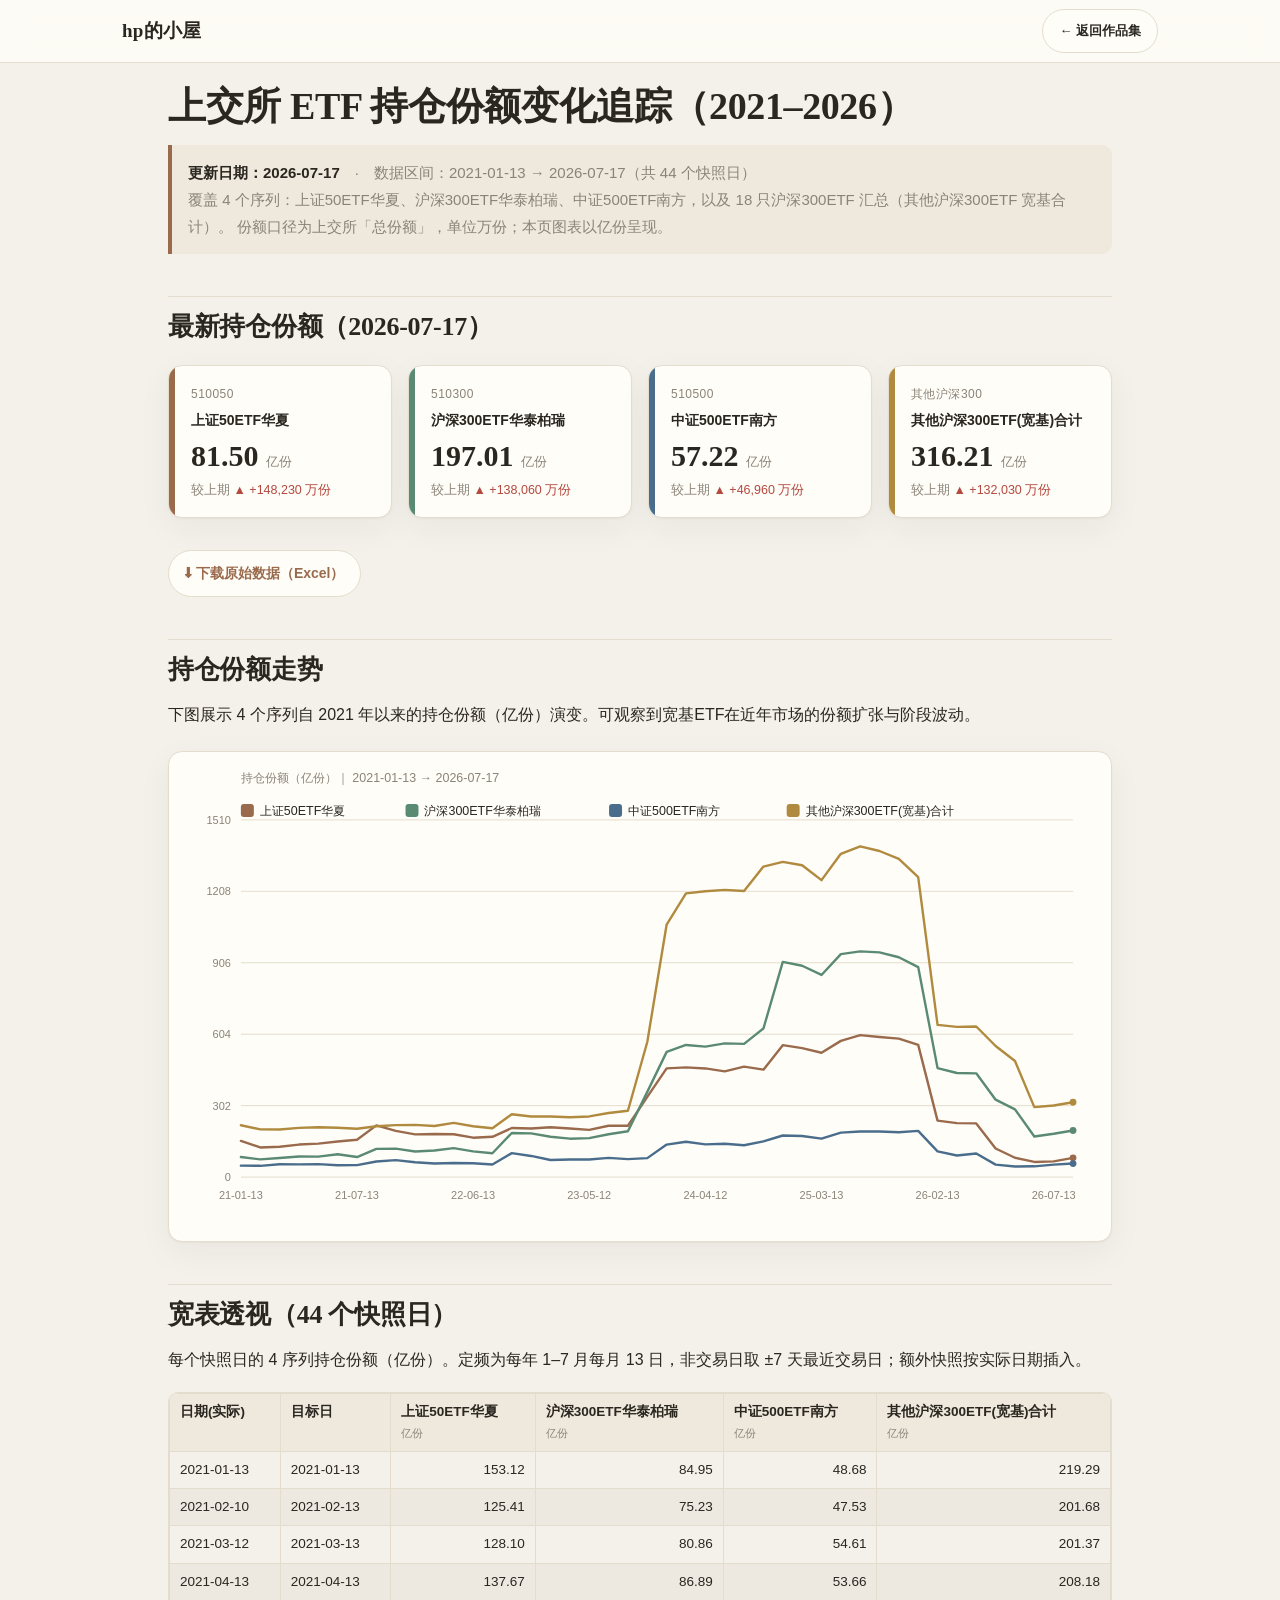
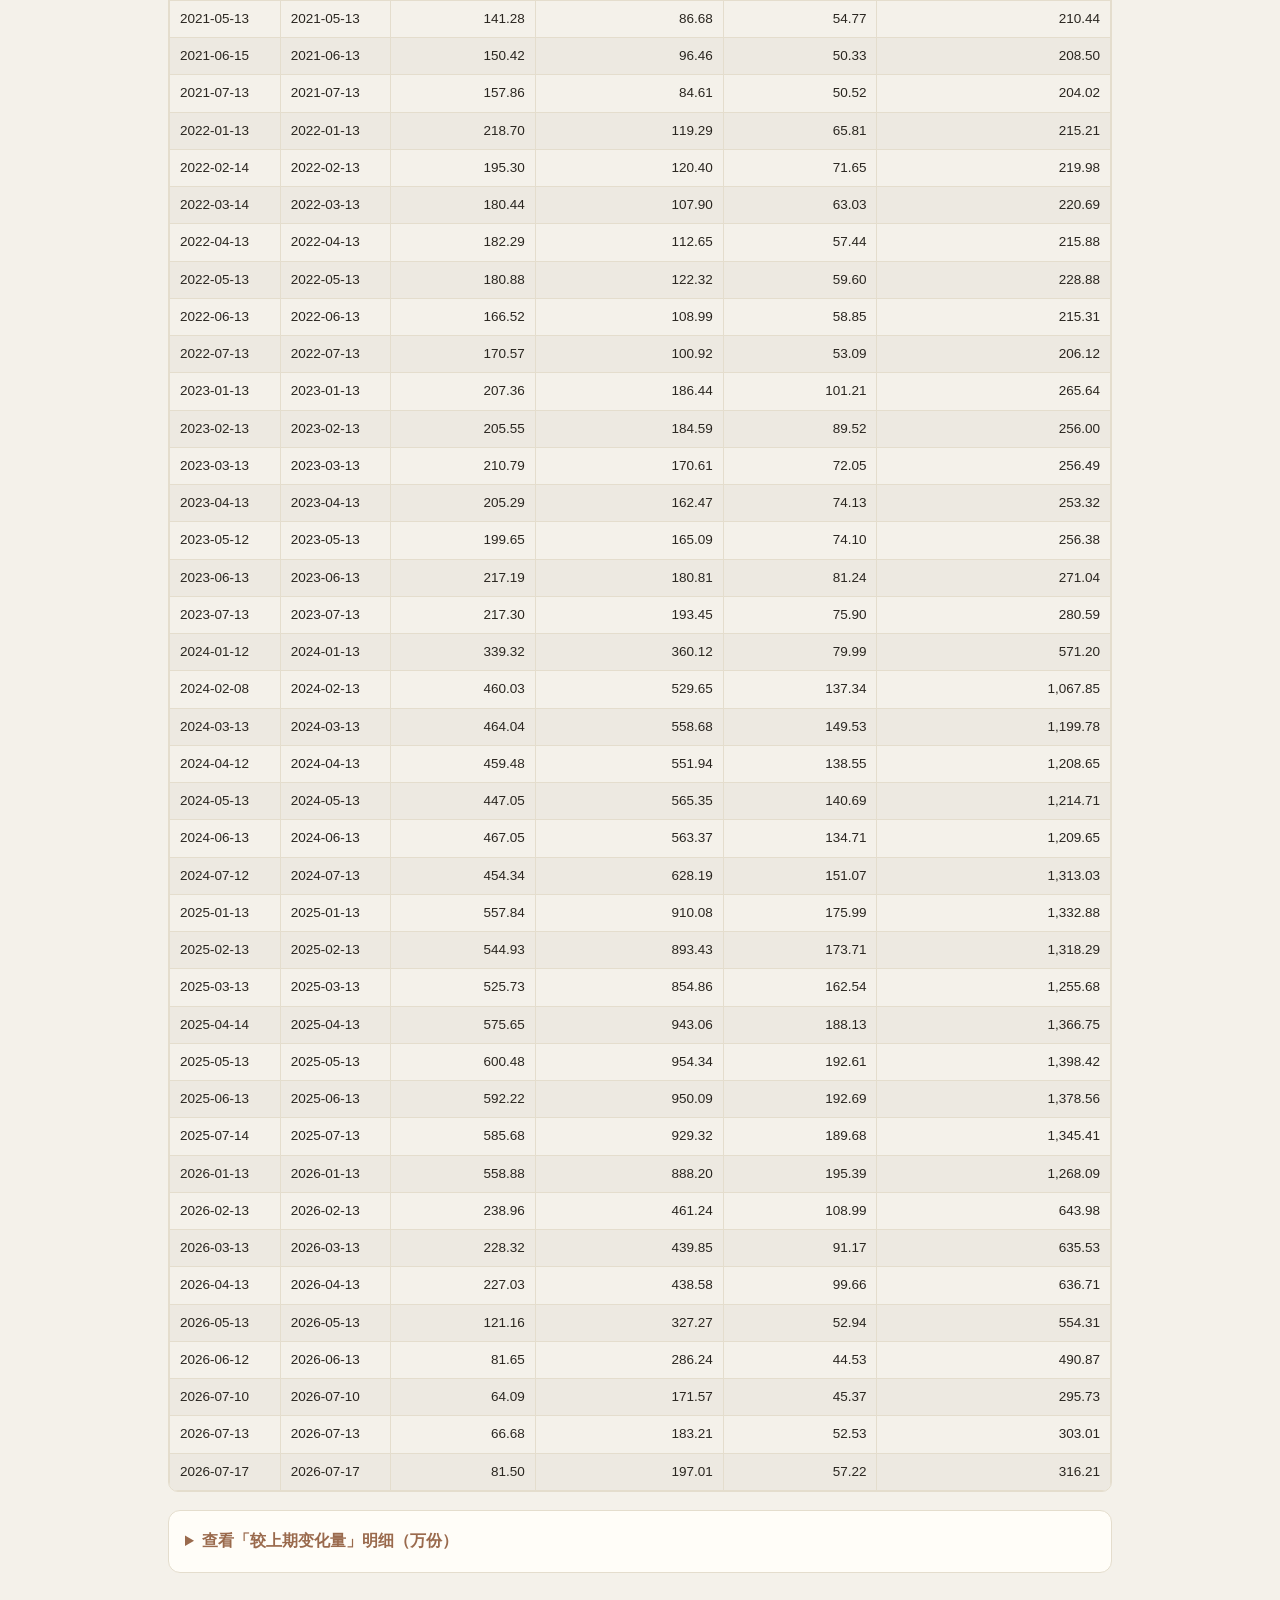
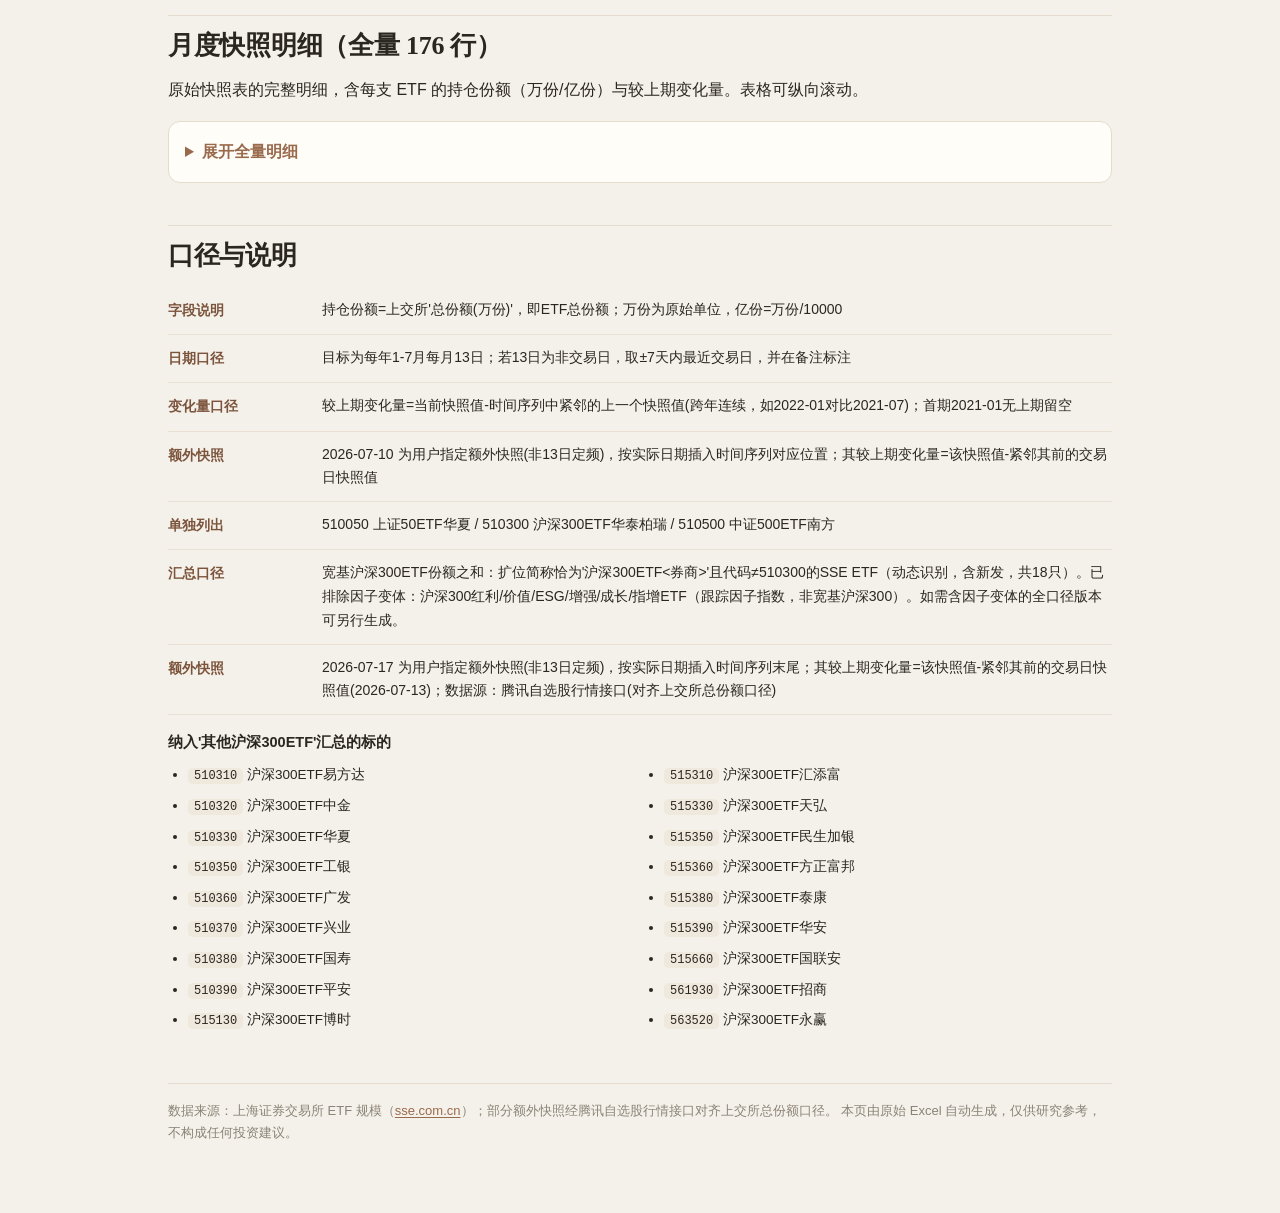
==== articles/2026-07-18-etf-shares.html @ d786d594 "feat: 新增上交所 ETF 持仓份额变化追踪页（2021–2026） - articles/2026-07-18-etf-shares.html：由 ETF持仓份额 xlsx 自动生成，含关键指标" ====
<!DOCTYPE html>
<html lang="zh-CN" data-theme="light">
<head>
  <meta charset="UTF-8" />
  <meta name="viewport" content="width=device-width, initial-scale=1.0" />
  <title>上交所 ETF 持仓份额变化追踪（2021–2026）｜ hp的小屋</title>
  <meta name="description" content="基于上交所 ETF 规模数据的持仓份额追踪：覆盖上证50ETF华夏、沪深300ETF华泰柏瑞、中证500ETF南方及其他沪深300ETF(宽基)合计，44 个快照日（2021-01 至 2026-07）。" />
  <link rel="stylesheet" href="../css/styles.css" />
  <script>
    (function () {
      var m = null;
      try { m = localStorage.getItem("theme"); } catch (e) {}
      if (!m) m = (window.matchMedia && window.matchMedia("(prefers-color-scheme: dark)").matches) ? "dark" : "light";
      document.documentElement.setAttribute("data-theme", m);
    })();
  </script>
  <style>
    .article-wrap { max-width: 980px; margin: 0 auto; padding: 20px 18px 72px; }
    .article__back { display:inline-flex; margin:16px 0 22px; }
    .article h1 { font-size: clamp(26px,5vw,38px); font-weight:700; line-height:1.25; margin:0 0 14px; }
    .article .lead { border-left:4px solid var(--primary); background:var(--surface-2); padding:14px 16px; border-radius:0 10px 10px 0; margin:0 0 28px; color:var(--muted); font-size:15px; }
    .article .lead strong { color:var(--text); }
    .article h2 { font-size:clamp(20px,3.4vw,26px); font-weight:700; margin:42px 0 14px; padding-top:14px; border-top:1px solid var(--border); }
    .article p { margin:0 0 14px; line-height:1.78; }
    .article a { color:var(--primary); text-underline-offset:2px; }
    .article a:hover { text-decoration:underline; }
    .article .foot { margin-top:44px; padding-top:16px; border-top:1px solid var(--border); font-size:13px; color:var(--muted); line-height:1.7; }
    .chart-panel { background:var(--surface); border:1px solid var(--border); border-radius:14px; padding:14px 12px 6px; margin:22px 0; box-shadow:var(--shadow); }
    .kpi-grid { display:grid; grid-template-columns:repeat(auto-fit,minmax(210px,1fr)); gap:16px; margin:22px 0; }
    .kpi-card { position:relative; background:var(--surface); border:1px solid var(--border); border-radius:14px; padding:18px 18px 16px 22px; box-shadow:var(--shadow); overflow:hidden; }
    .kpi-bar { position:absolute; left:0; top:0; bottom:0; width:6px; }
    .kpi-code { font-size:12px; color:var(--muted); letter-spacing:.04em; }
    .kpi-name { font-size:14px; color:var(--text); margin:2px 0 8px; font-weight:600; }
    .kpi-val { font-size:30px; font-weight:700; font-family:var(--font-serif); line-height:1; }
    .kpi-unit { font-size:13px; font-weight:500; color:var(--muted); margin-left:4px; }
    .kpi-chg { font-size:12.5px; color:var(--muted); margin-top:8px; }
    .table-wrap { overflow-x:auto; margin:18px 0; border-radius:10px; border:1px solid var(--border); }
    .table-wrap.scroll { max-height:540px; overflow-y:auto; }
    .data-table { width:100%; border-collapse:collapse; font-size:13.5px; }
    .data-table th, .data-table td { border:1px solid var(--border); padding:8px 10px; text-align:left; vertical-align:top; line-height:1.5; white-space:nowrap; }
    .data-table thead th { background:var(--surface-2); font-weight:650; color:var(--text); position:sticky; top:0; z-index:2; }
    .data-table tbody tr:nth-child(even) { background:rgba(122,110,95,0.06); }
    .data-table .num { text-align:right; font-variant-numeric:tabular-nums; }
    .data-table .sub { font-size:11px; color:var(--muted); font-weight:400; }
    .article details { border:1px solid var(--border); border-radius:12px; padding:6px 16px; margin:16px 0; background:var(--surface); }
    .article details summary { cursor:pointer; font-weight:600; padding:10px 0; color:var(--primary); }
    .note-item { display:grid; grid-template-columns:140px 1fr; gap:14px; padding:11px 0; border-bottom:1px solid var(--hairline); }
    .note-label { font-weight:650; color:var(--primary-ink); font-size:14px; }
    .note-val { color:var(--text); font-size:14px; line-height:1.7; }
    .etf-block { margin:14px 0; }
    .note-sub { font-weight:650; color:var(--text); margin-bottom:8px; font-size:14.5px; }
    .etf-list { margin:0; padding-left:20px; columns:2; column-gap:28px; }
    .etf-list li { font-size:13.5px; margin-bottom:6px; color:var(--text); }
    .etf-list code { background:var(--surface-2); padding:1px 6px; border-radius:5px; font-size:12px; }
    .dl-link { display:inline-flex; align-items:center; gap:8px; margin:10px 0 0; padding:10px 16px; border:1px solid var(--border); border-radius:999px; background:var(--surface); color:var(--text); text-decoration:none; font-size:14px; font-weight:600; }
    .dl-link:hover { border-color:var(--primary); color:var(--primary); }
    @media (max-width:620px){ .note-item{grid-template-columns:1fr; gap:4px;} .etf-list{columns:1;} }
</style>
</head>
<body>
  <header class="site-header">
    <nav class="nav" aria-label="文章导航">
      <a class="nav__brand" href="../index.html">hp的小屋</a>
      <a class="btn btn--ghost btn--sm" href="../index.html#articles">← 返回作品集</a>
    </nav>
  </header>

  <main class="article-wrap">
    <article class="article">
      <h1>上交所 ETF 持仓份额变化追踪（2021–2026）</h1>
      <blockquote class="lead">
        <strong>更新日期：2026-07-17</strong>　·　数据区间：2021-01-13 → 2026-07-17（共 44 个快照日）<br />
        覆盖 4 个序列：上证50ETF华夏、沪深300ETF华泰柏瑞、中证500ETF南方，以及 18 只沪深300ETF 汇总（其他沪深300ETF 宽基合计）。
        份额口径为上交所「总份额」，单位万份；本页图表以亿份呈现。
      </blockquote>

      <h2>最新持仓份额（2026-07-17）</h2>
      <div class="kpi-grid">
      <div class="kpi-card">
        <span class="kpi-bar" style="background:#9a6a4d"></span>
        <div class="kpi-code">510050</div>
        <div class="kpi-name">上证50ETF华夏</div>
        <div class="kpi-val">81.50<span class="kpi-unit"> 亿份</span></div>
        <div class="kpi-chg">较上期 <span style="color:#b4493f">▲ +148,230 万份</span></div>
      </div>
      <div class="kpi-card">
        <span class="kpi-bar" style="background:#5b8a72"></span>
        <div class="kpi-code">510300</div>
        <div class="kpi-name">沪深300ETF华泰柏瑞</div>
        <div class="kpi-val">197.01<span class="kpi-unit"> 亿份</span></div>
        <div class="kpi-chg">较上期 <span style="color:#b4493f">▲ +138,060 万份</span></div>
      </div>
      <div class="kpi-card">
        <span class="kpi-bar" style="background:#4a6d8c"></span>
        <div class="kpi-code">510500</div>
        <div class="kpi-name">中证500ETF南方</div>
        <div class="kpi-val">57.22<span class="kpi-unit"> 亿份</span></div>
        <div class="kpi-chg">较上期 <span style="color:#b4493f">▲ +46,960 万份</span></div>
      </div>
      <div class="kpi-card">
        <span class="kpi-bar" style="background:#b08a3e"></span>
        <div class="kpi-code">其他沪深300</div>
        <div class="kpi-name">其他沪深300ETF(宽基)合计</div>
        <div class="kpi-val">316.21<span class="kpi-unit"> 亿份</span></div>
        <div class="kpi-chg">较上期 <span style="color:#b4493f">▲ +132,030 万份</span></div>
      </div></div>
      <a class="dl-link" href="../assets/data/ETF持仓份额_2021-2026.xlsx" download>⬇ 下载原始数据（Excel）</a>

      <h2>持仓份额走势</h2>
      <p>下图展示 4 个序列自 2021 年以来的持仓份额（亿份）演变。可观察到宽基ETF在近年市场的份额扩张与阶段波动。</p>
      <div class="chart-panel">
<svg viewBox="0 0 920 470" width="100%" role="img" aria-label="上交所 ETF 持仓份额走势（2021-2026）" style="display:block">
  <rect x="0" y="0" width="920" height="470" fill="var(--surface)"/>
  <text x="60" y="16" font-size="12.5" fill="var(--muted)">持仓份额（亿份）｜ 2021-01-13 → 2026-07-17</text>
  <line x1="60" y1="412.0" x2="894" y2="412.0" stroke="var(--border)" stroke-width="1"/><text x="50" y="416.0" text-anchor="end" font-size="11" fill="var(--muted)">0</text><line x1="60" y1="340.4" x2="894" y2="340.4" stroke="var(--border)" stroke-width="1"/><text x="50" y="344.4" text-anchor="end" font-size="11" fill="var(--muted)">302</text><line x1="60" y1="268.8" x2="894" y2="268.8" stroke="var(--border)" stroke-width="1"/><text x="50" y="272.8" text-anchor="end" font-size="11" fill="var(--muted)">604</text><line x1="60" y1="197.2" x2="894" y2="197.2" stroke="var(--border)" stroke-width="1"/><text x="50" y="201.2" text-anchor="end" font-size="11" fill="var(--muted)">906</text><line x1="60" y1="125.6" x2="894" y2="125.6" stroke="var(--border)" stroke-width="1"/><text x="50" y="129.6" text-anchor="end" font-size="11" fill="var(--muted)">1208</text><line x1="60" y1="54.0" x2="894" y2="54.0" stroke="var(--border)" stroke-width="1"/><text x="50" y="58.0" text-anchor="end" font-size="11" fill="var(--muted)">1510</text>
  <polyline fill="none" stroke="#9a6a4d" stroke-width="2.4" stroke-linejoin="round" stroke-linecap="round" points="60.0,375.7 79.4,382.3 98.8,381.6 118.2,379.4 137.6,378.5 157.0,376.3 176.4,374.6 195.8,360.2 215.2,365.7 234.6,369.2 254.0,368.8 273.3,369.1 292.7,372.5 312.1,371.6 331.5,362.8 350.9,363.3 370.3,362.0 389.7,363.3 409.1,364.7 428.5,360.5 447.9,360.5 467.3,331.6 486.7,303.0 506.1,302.0 525.5,303.1 544.9,306.0 564.3,301.3 583.7,304.3 603.1,279.8 622.5,282.8 641.9,287.4 661.3,275.5 680.7,269.7 700.0,271.6 719.4,273.2 738.8,279.5 758.2,355.4 777.6,357.9 797.0,358.2 816.4,383.3 835.8,392.6 855.2,396.8 874.6,396.2 894.0,392.7"/><circle cx="894.0" cy="392.7" r="3.4" fill="#9a6a4d"/><polyline fill="none" stroke="#5b8a72" stroke-width="2.4" stroke-linejoin="round" stroke-linecap="round" points="60.0,391.9 79.4,394.2 98.8,392.8 118.2,391.4 137.6,391.5 157.0,389.1 176.4,391.9 195.8,383.7 215.2,383.5 234.6,386.4 254.0,385.3 273.3,383.0 292.7,386.2 312.1,388.1 331.5,367.8 350.9,368.2 370.3,371.6 389.7,373.5 409.1,372.9 428.5,369.1 447.9,366.1 467.3,326.6 486.7,286.5 506.1,279.6 525.5,281.2 544.9,278.0 564.3,278.5 583.7,263.1 603.1,196.3 622.5,200.2 641.9,209.4 661.3,188.5 680.7,185.8 700.0,186.8 719.4,191.7 738.8,201.5 758.2,302.7 777.6,307.7 797.0,308.0 816.4,334.4 835.8,344.1 855.2,371.3 874.6,368.6 894.0,365.3"/><circle cx="894.0" cy="365.3" r="3.4" fill="#5b8a72"/><polyline fill="none" stroke="#4a6d8c" stroke-width="2.4" stroke-linejoin="round" stroke-linecap="round" points="60.0,400.5 79.4,400.7 98.8,399.1 118.2,399.3 137.6,399.0 157.0,400.1 176.4,400.0 195.8,396.4 215.2,395.0 234.6,397.1 254.0,398.4 273.3,397.9 292.7,398.1 312.1,399.4 331.5,388.0 350.9,390.8 370.3,394.9 389.7,394.4 409.1,394.4 428.5,392.7 447.9,394.0 467.3,393.0 486.7,379.4 506.1,376.6 525.5,379.2 544.9,378.6 564.3,380.1 583.7,376.2 603.1,370.3 622.5,370.8 641.9,373.5 661.3,367.4 680.7,366.3 700.0,366.3 719.4,367.0 738.8,365.7 758.2,386.2 777.6,390.4 797.0,388.4 816.4,399.5 835.8,401.4 855.2,401.2 874.6,399.5 894.0,398.4"/><circle cx="894.0" cy="398.4" r="3.4" fill="#4a6d8c"/><polyline fill="none" stroke="#b08a3e" stroke-width="2.4" stroke-linejoin="round" stroke-linecap="round" points="60.0,360.0 79.4,364.2 98.8,364.3 118.2,362.7 137.6,362.1 157.0,362.6 176.4,363.6 195.8,361.0 215.2,359.9 234.6,359.7 254.0,360.8 273.3,357.7 292.7,361.0 312.1,363.1 331.5,349.0 350.9,351.3 370.3,351.2 389.7,352.0 409.1,351.2 428.5,347.8 447.9,345.5 467.3,276.6 486.7,158.9 506.1,127.6 525.5,125.5 544.9,124.1 564.3,125.3 583.7,100.8 603.1,96.1 622.5,99.5 641.9,114.4 661.3,88.0 680.7,80.5 700.0,85.2 719.4,93.1 738.8,111.4 758.2,259.4 777.6,261.4 797.0,261.1 816.4,280.6 835.8,295.6 855.2,341.9 874.6,340.2 894.0,337.0"/><circle cx="894.0" cy="337.0" r="3.4" fill="#b08a3e"/>
  <text x="60.0" y="434.0" text-anchor="middle" font-size="11" fill="var(--muted)">21-01-13</text><text x="176.4" y="434.0" text-anchor="middle" font-size="11" fill="var(--muted)">21-07-13</text><text x="292.7" y="434.0" text-anchor="middle" font-size="11" fill="var(--muted)">22-06-13</text><text x="409.1" y="434.0" text-anchor="middle" font-size="11" fill="var(--muted)">23-05-12</text><text x="525.5" y="434.0" text-anchor="middle" font-size="11" fill="var(--muted)">24-04-12</text><text x="641.9" y="434.0" text-anchor="middle" font-size="11" fill="var(--muted)">25-03-13</text><text x="758.2" y="434.0" text-anchor="middle" font-size="11" fill="var(--muted)">26-02-13</text><text x="874.6" y="434.0" text-anchor="middle" font-size="11" fill="var(--muted)">26-07-13</text>
  <g transform="translate(60,38)"><rect width="13" height="13" rx="3" fill="#9a6a4d"/><text x="19" y="11" font-size="12.5" fill="var(--text)">上证50ETF华夏</text></g><g transform="translate(225,38)"><rect width="13" height="13" rx="3" fill="#5b8a72"/><text x="19" y="11" font-size="12.5" fill="var(--text)">沪深300ETF华泰柏瑞</text></g><g transform="translate(429,38)"><rect width="13" height="13" rx="3" fill="#4a6d8c"/><text x="19" y="11" font-size="12.5" fill="var(--text)">中证500ETF南方</text></g><g transform="translate(607,38)"><rect width="13" height="13" rx="3" fill="#b08a3e"/><text x="19" y="11" font-size="12.5" fill="var(--text)">其他沪深300ETF(宽基)合计</text></g>
</svg></div>

      <h2>宽表透视（44 个快照日）</h2>
      <p>每个快照日的 4 序列持仓份额（亿份）。定频为每年 1–7 月每月 13 日，非交易日取 ±7 天最近交易日；额外快照按实际日期插入。</p>
      <div class='table-wrap sticky'><table class='data-table'><thead><tr><th>日期(实际)</th><th>目标日</th><th>上证50ETF华夏<br><span class='sub'>亿份</span></th><th>沪深300ETF华泰柏瑞<br><span class='sub'>亿份</span></th><th>中证500ETF南方<br><span class='sub'>亿份</span></th><th>其他沪深300ETF(宽基)合计<br><span class='sub'>亿份</span></th></tr></thead><tbody><tr><td>2021-01-13</td><td>2021-01-13</td><td class='num'>153.12</td><td class='num'>84.95</td><td class='num'>48.68</td><td class='num'>219.29</td></tr><tr><td>2021-02-10</td><td>2021-02-13</td><td class='num'>125.41</td><td class='num'>75.23</td><td class='num'>47.53</td><td class='num'>201.68</td></tr><tr><td>2021-03-12</td><td>2021-03-13</td><td class='num'>128.10</td><td class='num'>80.86</td><td class='num'>54.61</td><td class='num'>201.37</td></tr><tr><td>2021-04-13</td><td>2021-04-13</td><td class='num'>137.67</td><td class='num'>86.89</td><td class='num'>53.66</td><td class='num'>208.18</td></tr><tr><td>2021-05-13</td><td>2021-05-13</td><td class='num'>141.28</td><td class='num'>86.68</td><td class='num'>54.77</td><td class='num'>210.44</td></tr><tr><td>2021-06-15</td><td>2021-06-13</td><td class='num'>150.42</td><td class='num'>96.46</td><td class='num'>50.33</td><td class='num'>208.50</td></tr><tr><td>2021-07-13</td><td>2021-07-13</td><td class='num'>157.86</td><td class='num'>84.61</td><td class='num'>50.52</td><td class='num'>204.02</td></tr><tr><td>2022-01-13</td><td>2022-01-13</td><td class='num'>218.70</td><td class='num'>119.29</td><td class='num'>65.81</td><td class='num'>215.21</td></tr><tr><td>2022-02-14</td><td>2022-02-13</td><td class='num'>195.30</td><td class='num'>120.40</td><td class='num'>71.65</td><td class='num'>219.98</td></tr><tr><td>2022-03-14</td><td>2022-03-13</td><td class='num'>180.44</td><td class='num'>107.90</td><td class='num'>63.03</td><td class='num'>220.69</td></tr><tr><td>2022-04-13</td><td>2022-04-13</td><td class='num'>182.29</td><td class='num'>112.65</td><td class='num'>57.44</td><td class='num'>215.88</td></tr><tr><td>2022-05-13</td><td>2022-05-13</td><td class='num'>180.88</td><td class='num'>122.32</td><td class='num'>59.60</td><td class='num'>228.88</td></tr><tr><td>2022-06-13</td><td>2022-06-13</td><td class='num'>166.52</td><td class='num'>108.99</td><td class='num'>58.85</td><td class='num'>215.31</td></tr><tr><td>2022-07-13</td><td>2022-07-13</td><td class='num'>170.57</td><td class='num'>100.92</td><td class='num'>53.09</td><td class='num'>206.12</td></tr><tr><td>2023-01-13</td><td>2023-01-13</td><td class='num'>207.36</td><td class='num'>186.44</td><td class='num'>101.21</td><td class='num'>265.64</td></tr><tr><td>2023-02-13</td><td>2023-02-13</td><td class='num'>205.55</td><td class='num'>184.59</td><td class='num'>89.52</td><td class='num'>256.00</td></tr><tr><td>2023-03-13</td><td>2023-03-13</td><td class='num'>210.79</td><td class='num'>170.61</td><td class='num'>72.05</td><td class='num'>256.49</td></tr><tr><td>2023-04-13</td><td>2023-04-13</td><td class='num'>205.29</td><td class='num'>162.47</td><td class='num'>74.13</td><td class='num'>253.32</td></tr><tr><td>2023-05-12</td><td>2023-05-13</td><td class='num'>199.65</td><td class='num'>165.09</td><td class='num'>74.10</td><td class='num'>256.38</td></tr><tr><td>2023-06-13</td><td>2023-06-13</td><td class='num'>217.19</td><td class='num'>180.81</td><td class='num'>81.24</td><td class='num'>271.04</td></tr><tr><td>2023-07-13</td><td>2023-07-13</td><td class='num'>217.30</td><td class='num'>193.45</td><td class='num'>75.90</td><td class='num'>280.59</td></tr><tr><td>2024-01-12</td><td>2024-01-13</td><td class='num'>339.32</td><td class='num'>360.12</td><td class='num'>79.99</td><td class='num'>571.20</td></tr><tr><td>2024-02-08</td><td>2024-02-13</td><td class='num'>460.03</td><td class='num'>529.65</td><td class='num'>137.34</td><td class='num'>1,067.85</td></tr><tr><td>2024-03-13</td><td>2024-03-13</td><td class='num'>464.04</td><td class='num'>558.68</td><td class='num'>149.53</td><td class='num'>1,199.78</td></tr><tr><td>2024-04-12</td><td>2024-04-13</td><td class='num'>459.48</td><td class='num'>551.94</td><td class='num'>138.55</td><td class='num'>1,208.65</td></tr><tr><td>2024-05-13</td><td>2024-05-13</td><td class='num'>447.05</td><td class='num'>565.35</td><td class='num'>140.69</td><td class='num'>1,214.71</td></tr><tr><td>2024-06-13</td><td>2024-06-13</td><td class='num'>467.05</td><td class='num'>563.37</td><td class='num'>134.71</td><td class='num'>1,209.65</td></tr><tr><td>2024-07-12</td><td>2024-07-13</td><td class='num'>454.34</td><td class='num'>628.19</td><td class='num'>151.07</td><td class='num'>1,313.03</td></tr><tr><td>2025-01-13</td><td>2025-01-13</td><td class='num'>557.84</td><td class='num'>910.08</td><td class='num'>175.99</td><td class='num'>1,332.88</td></tr><tr><td>2025-02-13</td><td>2025-02-13</td><td class='num'>544.93</td><td class='num'>893.43</td><td class='num'>173.71</td><td class='num'>1,318.29</td></tr><tr><td>2025-03-13</td><td>2025-03-13</td><td class='num'>525.73</td><td class='num'>854.86</td><td class='num'>162.54</td><td class='num'>1,255.68</td></tr><tr><td>2025-04-14</td><td>2025-04-13</td><td class='num'>575.65</td><td class='num'>943.06</td><td class='num'>188.13</td><td class='num'>1,366.75</td></tr><tr><td>2025-05-13</td><td>2025-05-13</td><td class='num'>600.48</td><td class='num'>954.34</td><td class='num'>192.61</td><td class='num'>1,398.42</td></tr><tr><td>2025-06-13</td><td>2025-06-13</td><td class='num'>592.22</td><td class='num'>950.09</td><td class='num'>192.69</td><td class='num'>1,378.56</td></tr><tr><td>2025-07-14</td><td>2025-07-13</td><td class='num'>585.68</td><td class='num'>929.32</td><td class='num'>189.68</td><td class='num'>1,345.41</td></tr><tr><td>2026-01-13</td><td>2026-01-13</td><td class='num'>558.88</td><td class='num'>888.20</td><td class='num'>195.39</td><td class='num'>1,268.09</td></tr><tr><td>2026-02-13</td><td>2026-02-13</td><td class='num'>238.96</td><td class='num'>461.24</td><td class='num'>108.99</td><td class='num'>643.98</td></tr><tr><td>2026-03-13</td><td>2026-03-13</td><td class='num'>228.32</td><td class='num'>439.85</td><td class='num'>91.17</td><td class='num'>635.53</td></tr><tr><td>2026-04-13</td><td>2026-04-13</td><td class='num'>227.03</td><td class='num'>438.58</td><td class='num'>99.66</td><td class='num'>636.71</td></tr><tr><td>2026-05-13</td><td>2026-05-13</td><td class='num'>121.16</td><td class='num'>327.27</td><td class='num'>52.94</td><td class='num'>554.31</td></tr><tr><td>2026-06-12</td><td>2026-06-13</td><td class='num'>81.65</td><td class='num'>286.24</td><td class='num'>44.53</td><td class='num'>490.87</td></tr><tr><td>2026-07-10</td><td>2026-07-10</td><td class='num'>64.09</td><td class='num'>171.57</td><td class='num'>45.37</td><td class='num'>295.73</td></tr><tr><td>2026-07-13</td><td>2026-07-13</td><td class='num'>66.68</td><td class='num'>183.21</td><td class='num'>52.53</td><td class='num'>303.01</td></tr><tr><td>2026-07-17</td><td>2026-07-17</td><td class='num'>81.50</td><td class='num'>197.01</td><td class='num'>57.22</td><td class='num'>316.21</td></tr></tbody></table></div>
      <details>
        <summary>查看「较上期变化量」明细（万份）</summary>
        <div class='table-wrap sticky'><table class='data-table'><thead><tr><th>日期(实际)</th><th>目标日</th><th>上证50ETF华夏<br><span class='sub'>万份</span></th><th>沪深300ETF华泰柏瑞<br><span class='sub'>万份</span></th><th>中证500ETF南方<br><span class='sub'>万份</span></th><th>其他沪深300ETF(宽基)合计<br><span class='sub'>万份</span></th></tr></thead><tbody><tr><td>2021-01-13</td><td>2021-01-13</td><td class='num'>—</td><td class='num'>—</td><td class='num'>—</td><td class='num'>—</td></tr><tr><td>2021-02-10</td><td>2021-02-13</td><td class='num' style='color:#3f7d5a'>▼-277,110</td><td class='num' style='color:#3f7d5a'>▼-97,200</td><td class='num' style='color:#3f7d5a'>▼-11,440</td><td class='num' style='color:#3f7d5a'>▼-176,060</td></tr><tr><td>2021-03-12</td><td>2021-03-13</td><td class='num' style='color:#b4493f'>▲26,910</td><td class='num' style='color:#b4493f'>▲56,340</td><td class='num' style='color:#b4493f'>▲70,760</td><td class='num' style='color:#3f7d5a'>▼-3,120</td></tr><tr><td>2021-04-13</td><td>2021-04-13</td><td class='num' style='color:#b4493f'>▲95,670</td><td class='num' style='color:#b4493f'>▲60,300</td><td class='num' style='color:#3f7d5a'>▼-9,520</td><td class='num' style='color:#b4493f'>▲68,130</td></tr><tr><td>2021-05-13</td><td>2021-05-13</td><td class='num' style='color:#b4493f'>▲36,090</td><td class='num' style='color:#3f7d5a'>▼-2,070</td><td class='num' style='color:#b4493f'>▲11,080</td><td class='num' style='color:#b4493f'>▲22,610</td></tr><tr><td>2021-06-15</td><td>2021-06-13</td><td class='num' style='color:#b4493f'>▲91,440</td><td class='num' style='color:#b4493f'>▲97,740</td><td class='num' style='color:#3f7d5a'>▼-44,320</td><td class='num' style='color:#3f7d5a'>▼-19,380</td></tr><tr><td>2021-07-13</td><td>2021-07-13</td><td class='num' style='color:#b4493f'>▲74,340</td><td class='num' style='color:#3f7d5a'>▼-118,440</td><td class='num' style='color:#b4493f'>▲1,840</td><td class='num' style='color:#3f7d5a'>▼-44,820</td></tr><tr><td>2022-01-13</td><td>2022-01-13</td><td class='num' style='color:#b4493f'>▲608,400</td><td class='num' style='color:#b4493f'>▲346,770</td><td class='num' style='color:#b4493f'>▲152,930</td><td class='num' style='color:#b4493f'>▲111,870</td></tr><tr><td>2022-02-14</td><td>2022-02-13</td><td class='num' style='color:#3f7d5a'>▼-234,000</td><td class='num' style='color:#b4493f'>▲11,070</td><td class='num' style='color:#b4493f'>▲58,380</td><td class='num' style='color:#b4493f'>▲47,680</td></tr><tr><td>2022-03-14</td><td>2022-03-13</td><td class='num' style='color:#3f7d5a'>▼-148,590</td><td class='num' style='color:#3f7d5a'>▼-125,010</td><td class='num' style='color:#3f7d5a'>▼-86,170</td><td class='num' style='color:#b4493f'>▲7,160</td></tr><tr><td>2022-04-13</td><td>2022-04-13</td><td class='num' style='color:#b4493f'>▲18,540</td><td class='num' style='color:#b4493f'>▲47,520</td><td class='num' style='color:#3f7d5a'>▼-55,930</td><td class='num' style='color:#3f7d5a'>▼-48,160</td></tr><tr><td>2022-05-13</td><td>2022-05-13</td><td class='num' style='color:#3f7d5a'>▼-14,130</td><td class='num' style='color:#b4493f'>▲96,750</td><td class='num' style='color:#b4493f'>▲21,595</td><td class='num' style='color:#b4493f'>▲130,040</td></tr><tr><td>2022-06-13</td><td>2022-06-13</td><td class='num' style='color:#3f7d5a'>▼-143,640</td><td class='num' style='color:#3f7d5a'>▼-133,380</td><td class='num' style='color:#3f7d5a'>▼-7,525</td><td class='num' style='color:#3f7d5a'>▼-135,690</td></tr><tr><td>2022-07-13</td><td>2022-07-13</td><td class='num' style='color:#b4493f'>▲40,500</td><td class='num' style='color:#3f7d5a'>▼-80,640</td><td class='num' style='color:#3f7d5a'>▼-57,540</td><td class='num' style='color:#3f7d5a'>▼-91,970</td></tr><tr><td>2023-01-13</td><td>2023-01-13</td><td class='num' style='color:#b4493f'>▲367,920</td><td class='num' style='color:#b4493f'>▲855,180</td><td class='num' style='color:#b4493f'>▲481,210</td><td class='num' style='color:#b4493f'>▲595,280</td></tr><tr><td>2023-02-13</td><td>2023-02-13</td><td class='num' style='color:#3f7d5a'>▼-18,090</td><td class='num' style='color:#3f7d5a'>▼-18,450</td><td class='num' style='color:#3f7d5a'>▼-116,960</td><td class='num' style='color:#3f7d5a'>▼-96,400</td></tr><tr><td>2023-03-13</td><td>2023-03-13</td><td class='num' style='color:#b4493f'>▲52,380</td><td class='num' style='color:#3f7d5a'>▼-139,860</td><td class='num' style='color:#3f7d5a'>▼-174,640</td><td class='num' style='color:#b4493f'>▲4,870</td></tr><tr><td>2023-04-13</td><td>2023-04-13</td><td class='num' style='color:#3f7d5a'>▼-54,990</td><td class='num' style='color:#3f7d5a'>▼-81,360</td><td class='num' style='color:#b4493f'>▲20,760</td><td class='num' style='color:#3f7d5a'>▼-31,710</td></tr><tr><td>2023-05-12</td><td>2023-05-13</td><td class='num' style='color:#3f7d5a'>▼-56,340</td><td class='num' style='color:#b4493f'>▲26,190</td><td class='num' style='color:#3f7d5a'>▼-280</td><td class='num' style='color:#b4493f'>▲30,650</td></tr><tr><td>2023-06-13</td><td>2023-06-13</td><td class='num' style='color:#b4493f'>▲175,410</td><td class='num' style='color:#b4493f'>▲157,230</td><td class='num' style='color:#b4493f'>▲71,360</td><td class='num' style='color:#b4493f'>▲146,550</td></tr><tr><td>2023-07-13</td><td>2023-07-13</td><td class='num' style='color:#b4493f'>▲1,080</td><td class='num' style='color:#b4493f'>▲126,360</td><td class='num' style='color:#3f7d5a'>▼-53,360</td><td class='num' style='color:#b4493f'>▲95,530</td></tr><tr><td>2024-01-12</td><td>2024-01-13</td><td class='num' style='color:#b4493f'>▲1,220,130</td><td class='num' style='color:#b4493f'>▲1,666,710</td><td class='num' style='color:#b4493f'>▲40,880</td><td class='num' style='color:#b4493f'>▲2,906,040</td></tr><tr><td>2024-02-08</td><td>2024-02-13</td><td class='num' style='color:#b4493f'>▲1,207,170</td><td class='num' style='color:#b4493f'>▲1,695,240</td><td class='num' style='color:#b4493f'>▲573,480</td><td class='num' style='color:#b4493f'>▲4,966,530</td></tr><tr><td>2024-03-13</td><td>2024-03-13</td><td class='num' style='color:#b4493f'>▲40,050</td><td class='num' style='color:#b4493f'>▲290,340</td><td class='num' style='color:#b4493f'>▲121,920</td><td class='num' style='color:#b4493f'>▲1,319,280</td></tr><tr><td>2024-04-12</td><td>2024-04-13</td><td class='num' style='color:#3f7d5a'>▼-45,540</td><td class='num' style='color:#3f7d5a'>▼-67,410</td><td class='num' style='color:#3f7d5a'>▼-109,800</td><td class='num' style='color:#b4493f'>▲88,730</td></tr><tr><td>2024-05-13</td><td>2024-05-13</td><td class='num' style='color:#3f7d5a'>▼-124,290</td><td class='num' style='color:#b4493f'>▲134,100</td><td class='num' style='color:#b4493f'>▲21,440</td><td class='num' style='color:#b4493f'>▲60,630</td></tr><tr><td>2024-06-13</td><td>2024-06-13</td><td class='num' style='color:#b4493f'>▲199,980</td><td class='num' style='color:#3f7d5a'>▼-19,800</td><td class='num' style='color:#3f7d5a'>▼-59,880</td><td class='num' style='color:#3f7d5a'>▼-50,640</td></tr><tr><td>2024-07-12</td><td>2024-07-13</td><td class='num' style='color:#3f7d5a'>▼-127,080</td><td class='num' style='color:#b4493f'>▲648,180</td><td class='num' style='color:#b4493f'>▲163,680</td><td class='num' style='color:#b4493f'>▲1,033,780</td></tr><tr><td>2025-01-13</td><td>2025-01-13</td><td class='num' style='color:#b4493f'>▲1,034,910</td><td class='num' style='color:#b4493f'>▲2,818,980</td><td class='num' style='color:#b4493f'>▲249,200</td><td class='num' style='color:#b4493f'>▲198,536</td></tr><tr><td>2025-02-13</td><td>2025-02-13</td><td class='num' style='color:#3f7d5a'>▼-129,060</td><td class='num' style='color:#3f7d5a'>▼-166,590</td><td class='num' style='color:#3f7d5a'>▼-22,840</td><td class='num' style='color:#3f7d5a'>▼-145,870</td></tr><tr><td>2025-03-13</td><td>2025-03-13</td><td class='num' style='color:#3f7d5a'>▼-191,970</td><td class='num' style='color:#3f7d5a'>▼-385,650</td><td class='num' style='color:#3f7d5a'>▼-111,720</td><td class='num' style='color:#3f7d5a'>▼-626,090</td></tr><tr><td>2025-04-14</td><td>2025-04-13</td><td class='num' style='color:#b4493f'>▲499,140</td><td class='num' style='color:#b4493f'>▲882,000</td><td class='num' style='color:#b4493f'>▲255,920</td><td class='num' style='color:#b4493f'>▲1,110,670</td></tr><tr><td>2025-05-13</td><td>2025-05-13</td><td class='num' style='color:#b4493f'>▲248,310</td><td class='num' style='color:#b4493f'>▲112,770</td><td class='num' style='color:#b4493f'>▲44,840</td><td class='num' style='color:#b4493f'>▲316,667</td></tr><tr><td>2025-06-13</td><td>2025-06-13</td><td class='num' style='color:#3f7d5a'>▼-82,620</td><td class='num' style='color:#3f7d5a'>▼-42,480</td><td class='num' style='color:#b4493f'>▲720</td><td class='num' style='color:#3f7d5a'>▼-198,570</td></tr><tr><td>2025-07-14</td><td>2025-07-13</td><td class='num' style='color:#3f7d5a'>▼-65,340</td><td class='num' style='color:#3f7d5a'>▼-207,720</td><td class='num' style='color:#3f7d5a'>▼-30,080</td><td class='num' style='color:#3f7d5a'>▼-331,510</td></tr><tr><td>2026-01-13</td><td>2026-01-13</td><td class='num' style='color:#3f7d5a'>▼-268,020</td><td class='num' style='color:#3f7d5a'>▼-411,210</td><td class='num' style='color:#b4493f'>▲57,160</td><td class='num' style='color:#3f7d5a'>▼-773,210</td></tr><tr><td>2026-02-13</td><td>2026-02-13</td><td class='num' style='color:#3f7d5a'>▼-3,199,230</td><td class='num' style='color:#3f7d5a'>▼-4,269,600</td><td class='num' style='color:#3f7d5a'>▼-864,040</td><td class='num' style='color:#3f7d5a'>▼-6,241,080</td></tr><tr><td>2026-03-13</td><td>2026-03-13</td><td class='num' style='color:#3f7d5a'>▼-106,380</td><td class='num' style='color:#3f7d5a'>▼-213,840</td><td class='num' style='color:#3f7d5a'>▼-178,160</td><td class='num' style='color:#3f7d5a'>▼-84,520</td></tr><tr><td>2026-04-13</td><td>2026-04-13</td><td class='num' style='color:#3f7d5a'>▼-12,870</td><td class='num' style='color:#3f7d5a'>▼-12,690</td><td class='num' style='color:#b4493f'>▲84,880</td><td class='num' style='color:#b4493f'>▲11,840</td></tr><tr><td>2026-05-13</td><td>2026-05-13</td><td class='num' style='color:#3f7d5a'>▼-1,058,760</td><td class='num' style='color:#3f7d5a'>▼-1,113,120</td><td class='num' style='color:#3f7d5a'>▼-467,240</td><td class='num' style='color:#3f7d5a'>▼-824,070</td></tr><tr><td>2026-06-12</td><td>2026-06-13</td><td class='num' style='color:#3f7d5a'>▼-395,100</td><td class='num' style='color:#3f7d5a'>▼-410,310</td><td class='num' style='color:#3f7d5a'>▼-84,040</td><td class='num' style='color:#3f7d5a'>▼-634,350</td></tr><tr><td>2026-07-10</td><td>2026-07-10</td><td class='num' style='color:#3f7d5a'>▼-175,590</td><td class='num' style='color:#3f7d5a'>▼-1,146,690</td><td class='num' style='color:#b4493f'>▲8,320</td><td class='num' style='color:#3f7d5a'>▼-1,951,420</td></tr><tr><td>2026-07-13</td><td>2026-07-13</td><td class='num' style='color:#b4493f'>▲25,920</td><td class='num' style='color:#b4493f'>▲116,370</td><td class='num' style='color:#b4493f'>▲71,600</td><td class='num' style='color:#b4493f'>▲72,810</td></tr><tr><td>2026-07-17</td><td>2026-07-17</td><td class='num' style='color:#b4493f'>▲148,230</td><td class='num' style='color:#b4493f'>▲138,060</td><td class='num' style='color:#b4493f'>▲46,960</td><td class='num' style='color:#b4493f'>▲132,030</td></tr></tbody></table></div>
      </details>

      <h2>月度快照明细（全量 176 行）</h2>
      <p>原始快照表的完整明细，含每支 ETF 的持仓份额（万份/亿份）与较上期变化量。表格可纵向滚动。</p>
      <details>
        <summary>展开全量明细</summary>
        <div class='table-wrap scroll'><table class='data-table'><thead><tr><th>日期(实际)</th><th>目标日</th><th>ETF代码</th><th>ETF名称</th><th>持仓份额(万份)</th><th>持仓份额(亿份)</th><th>较上期变化(万份)</th><th>较上期变化(亿份)</th><th>备注</th></tr></thead><tbody><tr><td>2021-01-13</td><td>2021-01-13</td><td>510050</td><td>上证50ETF华夏</td><td class='num'>1,531,237</td><td class='num'>153.12</td><td class='num'>—</td><td class='num'>—</td><td></td></tr><tr><td>2021-01-13</td><td>2021-01-13</td><td>510300</td><td>沪深300ETF华泰柏瑞</td><td class='num'>849,469</td><td class='num'>84.95</td><td class='num'>—</td><td class='num'>—</td><td></td></tr><tr><td>2021-01-13</td><td>2021-01-13</td><td>510500</td><td>中证500ETF南方</td><td class='num'>486,787</td><td class='num'>48.68</td><td class='num'>—</td><td class='num'>—</td><td></td></tr><tr><td>2021-01-13</td><td>2021-01-13</td><td>其他沪深300ETF(宽基)</td><td>其他宽基沪深300ETF合计</td><td class='num'>2,192,860</td><td class='num'>219.29</td><td class='num'>—</td><td class='num'>—</td><td>含18只</td></tr><tr><td>2021-02-10</td><td>2021-02-13</td><td>510050</td><td>上证50ETF华夏</td><td class='num'>1,254,127</td><td class='num'>125.41</td><td class='num'>-277,110</td><td class='num'>-27.71</td><td>原定2021-02-13为非交易日，取最近交易日 2021-02-10</td></tr><tr><td>2021-02-10</td><td>2021-02-13</td><td>510300</td><td>沪深300ETF华泰柏瑞</td><td class='num'>752,269</td><td class='num'>75.23</td><td class='num'>-97,200</td><td class='num'>-9.72</td><td>原定2021-02-13为非交易日，取最近交易日 2021-02-10</td></tr><tr><td>2021-02-10</td><td>2021-02-13</td><td>510500</td><td>中证500ETF南方</td><td class='num'>475,347</td><td class='num'>47.53</td><td class='num'>-11,440</td><td class='num'>-1.14</td><td>原定2021-02-13为非交易日，取最近交易日 2021-02-10</td></tr><tr><td>2021-02-10</td><td>2021-02-13</td><td>其他沪深300ETF(宽基)</td><td>其他宽基沪深300ETF合计</td><td class='num'>2,016,800</td><td class='num'>201.68</td><td class='num'>-176,060</td><td class='num'>-17.61</td><td>原定2021-02-13为非交易日，取最近交易日 2021-02-10；含18只</td></tr><tr><td>2021-03-12</td><td>2021-03-13</td><td>510050</td><td>上证50ETF华夏</td><td class='num'>1,281,037</td><td class='num'>128.10</td><td class='num'>26,910</td><td class='num'>2.69</td><td>原定2021-03-13为非交易日，取最近交易日 2021-03-12</td></tr><tr><td>2021-03-12</td><td>2021-03-13</td><td>510300</td><td>沪深300ETF华泰柏瑞</td><td class='num'>808,609</td><td class='num'>80.86</td><td class='num'>56,340</td><td class='num'>5.63</td><td>原定2021-03-13为非交易日，取最近交易日 2021-03-12</td></tr><tr><td>2021-03-12</td><td>2021-03-13</td><td>510500</td><td>中证500ETF南方</td><td class='num'>546,107</td><td class='num'>54.61</td><td class='num'>70,760</td><td class='num'>7.08</td><td>原定2021-03-13为非交易日，取最近交易日 2021-03-12</td></tr><tr><td>2021-03-12</td><td>2021-03-13</td><td>其他沪深300ETF(宽基)</td><td>其他宽基沪深300ETF合计</td><td class='num'>2,013,680</td><td class='num'>201.37</td><td class='num'>-3,120</td><td class='num'>-0.31</td><td>原定2021-03-13为非交易日，取最近交易日 2021-03-12；含18只</td></tr><tr><td>2021-04-13</td><td>2021-04-13</td><td>510050</td><td>上证50ETF华夏</td><td class='num'>1,376,707</td><td class='num'>137.67</td><td class='num'>95,670</td><td class='num'>9.57</td><td></td></tr><tr><td>2021-04-13</td><td>2021-04-13</td><td>510300</td><td>沪深300ETF华泰柏瑞</td><td class='num'>868,909</td><td class='num'>86.89</td><td class='num'>60,300</td><td class='num'>6.03</td><td></td></tr><tr><td>2021-04-13</td><td>2021-04-13</td><td>510500</td><td>中证500ETF南方</td><td class='num'>536,587</td><td class='num'>53.66</td><td class='num'>-9,520</td><td class='num'>-0.95</td><td></td></tr><tr><td>2021-04-13</td><td>2021-04-13</td><td>其他沪深300ETF(宽基)</td><td>其他宽基沪深300ETF合计</td><td class='num'>2,081,810</td><td class='num'>208.18</td><td class='num'>68,130</td><td class='num'>6.81</td><td>含18只</td></tr><tr><td>2021-05-13</td><td>2021-05-13</td><td>510050</td><td>上证50ETF华夏</td><td class='num'>1,412,797</td><td class='num'>141.28</td><td class='num'>36,090</td><td class='num'>3.61</td><td></td></tr><tr><td>2021-05-13</td><td>2021-05-13</td><td>510300</td><td>沪深300ETF华泰柏瑞</td><td class='num'>866,839</td><td class='num'>86.68</td><td class='num'>-2,070</td><td class='num'>-0.21</td><td></td></tr><tr><td>2021-05-13</td><td>2021-05-13</td><td>510500</td><td>中证500ETF南方</td><td class='num'>547,667</td><td class='num'>54.77</td><td class='num'>11,080</td><td class='num'>1.11</td><td></td></tr><tr><td>2021-05-13</td><td>2021-05-13</td><td>其他沪深300ETF(宽基)</td><td>其他宽基沪深300ETF合计</td><td class='num'>2,104,420</td><td class='num'>210.44</td><td class='num'>22,610</td><td class='num'>2.26</td><td>含18只</td></tr><tr><td>2021-06-15</td><td>2021-06-13</td><td>510050</td><td>上证50ETF华夏</td><td class='num'>1,504,237</td><td class='num'>150.42</td><td class='num'>91,440</td><td class='num'>9.14</td><td>原定2021-06-13为非交易日，取最近交易日 2021-06-15</td></tr><tr><td>2021-06-15</td><td>2021-06-13</td><td>510300</td><td>沪深300ETF华泰柏瑞</td><td class='num'>964,579</td><td class='num'>96.46</td><td class='num'>97,740</td><td class='num'>9.77</td><td>原定2021-06-13为非交易日，取最近交易日 2021-06-15</td></tr><tr><td>2021-06-15</td><td>2021-06-13</td><td>510500</td><td>中证500ETF南方</td><td class='num'>503,347</td><td class='num'>50.33</td><td class='num'>-44,320</td><td class='num'>-4.43</td><td>原定2021-06-13为非交易日，取最近交易日 2021-06-15</td></tr><tr><td>2021-06-15</td><td>2021-06-13</td><td>其他沪深300ETF(宽基)</td><td>其他宽基沪深300ETF合计</td><td class='num'>2,085,040</td><td class='num'>208.50</td><td class='num'>-19,380</td><td class='num'>-1.94</td><td>原定2021-06-13为非交易日，取最近交易日 2021-06-15；含18只</td></tr><tr><td>2021-07-13</td><td>2021-07-13</td><td>510050</td><td>上证50ETF华夏</td><td class='num'>1,578,577</td><td class='num'>157.86</td><td class='num'>74,340</td><td class='num'>7.43</td><td></td></tr><tr><td>2021-07-13</td><td>2021-07-13</td><td>510300</td><td>沪深300ETF华泰柏瑞</td><td class='num'>846,139</td><td class='num'>84.61</td><td class='num'>-118,440</td><td class='num'>-11.84</td><td></td></tr><tr><td>2021-07-13</td><td>2021-07-13</td><td>510500</td><td>中证500ETF南方</td><td class='num'>505,187</td><td class='num'>50.52</td><td class='num'>1,840</td><td class='num'>0.18</td><td></td></tr><tr><td>2021-07-13</td><td>2021-07-13</td><td>其他沪深300ETF(宽基)</td><td>其他宽基沪深300ETF合计</td><td class='num'>2,040,220</td><td class='num'>204.02</td><td class='num'>-44,820</td><td class='num'>-4.48</td><td>含18只</td></tr><tr><td>2022-01-13</td><td>2022-01-13</td><td>510050</td><td>上证50ETF华夏</td><td class='num'>2,186,977</td><td class='num'>218.70</td><td class='num'>608,400</td><td class='num'>60.84</td><td></td></tr><tr><td>2022-01-13</td><td>2022-01-13</td><td>510300</td><td>沪深300ETF华泰柏瑞</td><td class='num'>1,192,909</td><td class='num'>119.29</td><td class='num'>346,770</td><td class='num'>34.68</td><td></td></tr><tr><td>2022-01-13</td><td>2022-01-13</td><td>510500</td><td>中证500ETF南方</td><td class='num'>658,117</td><td class='num'>65.81</td><td class='num'>152,930</td><td class='num'>15.29</td><td></td></tr><tr><td>2022-01-13</td><td>2022-01-13</td><td>其他沪深300ETF(宽基)</td><td>其他宽基沪深300ETF合计</td><td class='num'>2,152,090</td><td class='num'>215.21</td><td class='num'>111,870</td><td class='num'>11.19</td><td>含18只</td></tr><tr><td>2022-02-14</td><td>2022-02-13</td><td>510050</td><td>上证50ETF华夏</td><td class='num'>1,952,977</td><td class='num'>195.30</td><td class='num'>-234,000</td><td class='num'>-23.40</td><td>原定2022-02-13为非交易日，取最近交易日 2022-02-14</td></tr><tr><td>2022-02-14</td><td>2022-02-13</td><td>510300</td><td>沪深300ETF华泰柏瑞</td><td class='num'>1,203,979</td><td class='num'>120.40</td><td class='num'>11,070</td><td class='num'>1.11</td><td>原定2022-02-13为非交易日，取最近交易日 2022-02-14</td></tr><tr><td>2022-02-14</td><td>2022-02-13</td><td>510500</td><td>中证500ETF南方</td><td class='num'>716,497</td><td class='num'>71.65</td><td class='num'>58,380</td><td class='num'>5.84</td><td>原定2022-02-13为非交易日，取最近交易日 2022-02-14</td></tr><tr><td>2022-02-14</td><td>2022-02-13</td><td>其他沪深300ETF(宽基)</td><td>其他宽基沪深300ETF合计</td><td class='num'>2,199,770</td><td class='num'>219.98</td><td class='num'>47,680</td><td class='num'>4.77</td><td>原定2022-02-13为非交易日，取最近交易日 2022-02-14；含18只</td></tr><tr><td>2022-03-14</td><td>2022-03-13</td><td>510050</td><td>上证50ETF华夏</td><td class='num'>1,804,387</td><td class='num'>180.44</td><td class='num'>-148,590</td><td class='num'>-14.86</td><td>原定2022-03-13为非交易日，取最近交易日 2022-03-14</td></tr><tr><td>2022-03-14</td><td>2022-03-13</td><td>510300</td><td>沪深300ETF华泰柏瑞</td><td class='num'>1,078,969</td><td class='num'>107.90</td><td class='num'>-125,010</td><td class='num'>-12.50</td><td>原定2022-03-13为非交易日，取最近交易日 2022-03-14</td></tr><tr><td>2022-03-14</td><td>2022-03-13</td><td>510500</td><td>中证500ETF南方</td><td class='num'>630,327</td><td class='num'>63.03</td><td class='num'>-86,170</td><td class='num'>-8.62</td><td>原定2022-03-13为非交易日，取最近交易日 2022-03-14</td></tr><tr><td>2022-03-14</td><td>2022-03-13</td><td>其他沪深300ETF(宽基)</td><td>其他宽基沪深300ETF合计</td><td class='num'>2,206,930</td><td class='num'>220.69</td><td class='num'>7,160</td><td class='num'>0.72</td><td>原定2022-03-13为非交易日，取最近交易日 2022-03-14；含18只</td></tr><tr><td>2022-04-13</td><td>2022-04-13</td><td>510050</td><td>上证50ETF华夏</td><td class='num'>1,822,927</td><td class='num'>182.29</td><td class='num'>18,540</td><td class='num'>1.85</td><td></td></tr><tr><td>2022-04-13</td><td>2022-04-13</td><td>510300</td><td>沪深300ETF华泰柏瑞</td><td class='num'>1,126,489</td><td class='num'>112.65</td><td class='num'>47,520</td><td class='num'>4.75</td><td></td></tr><tr><td>2022-04-13</td><td>2022-04-13</td><td>510500</td><td>中证500ETF南方</td><td class='num'>574,397</td><td class='num'>57.44</td><td class='num'>-55,930</td><td class='num'>-5.59</td><td></td></tr><tr><td>2022-04-13</td><td>2022-04-13</td><td>其他沪深300ETF(宽基)</td><td>其他宽基沪深300ETF合计</td><td class='num'>2,158,770</td><td class='num'>215.88</td><td class='num'>-48,160</td><td class='num'>-4.82</td><td>含18只</td></tr><tr><td>2022-05-13</td><td>2022-05-13</td><td>510050</td><td>上证50ETF华夏</td><td class='num'>1,808,797</td><td class='num'>180.88</td><td class='num'>-14,130</td><td class='num'>-1.41</td><td></td></tr><tr><td>2022-05-13</td><td>2022-05-13</td><td>510300</td><td>沪深300ETF华泰柏瑞</td><td class='num'>1,223,239</td><td class='num'>122.32</td><td class='num'>96,750</td><td class='num'>9.68</td><td></td></tr><tr><td>2022-05-13</td><td>2022-05-13</td><td>510500</td><td>中证500ETF南方</td><td class='num'>595,992</td><td class='num'>59.60</td><td class='num'>21,595</td><td class='num'>2.16</td><td></td></tr><tr><td>2022-05-13</td><td>2022-05-13</td><td>其他沪深300ETF(宽基)</td><td>其他宽基沪深300ETF合计</td><td class='num'>2,288,810</td><td class='num'>228.88</td><td class='num'>130,040</td><td class='num'>13.00</td><td>含18只</td></tr><tr><td>2022-06-13</td><td>2022-06-13</td><td>510050</td><td>上证50ETF华夏</td><td class='num'>1,665,157</td><td class='num'>166.52</td><td class='num'>-143,640</td><td class='num'>-14.36</td><td></td></tr><tr><td>2022-06-13</td><td>2022-06-13</td><td>510300</td><td>沪深300ETF华泰柏瑞</td><td class='num'>1,089,859</td><td class='num'>108.99</td><td class='num'>-133,380</td><td class='num'>-13.34</td><td></td></tr><tr><td>2022-06-13</td><td>2022-06-13</td><td>510500</td><td>中证500ETF南方</td><td class='num'>588,467</td><td class='num'>58.85</td><td class='num'>-7,525</td><td class='num'>-0.75</td><td></td></tr><tr><td>2022-06-13</td><td>2022-06-13</td><td>其他沪深300ETF(宽基)</td><td>其他宽基沪深300ETF合计</td><td class='num'>2,153,120</td><td class='num'>215.31</td><td class='num'>-135,690</td><td class='num'>-13.57</td><td>含18只</td></tr><tr><td>2022-07-13</td><td>2022-07-13</td><td>510050</td><td>上证50ETF华夏</td><td class='num'>1,705,657</td><td class='num'>170.57</td><td class='num'>40,500</td><td class='num'>4.05</td><td></td></tr><tr><td>2022-07-13</td><td>2022-07-13</td><td>510300</td><td>沪深300ETF华泰柏瑞</td><td class='num'>1,009,219</td><td class='num'>100.92</td><td class='num'>-80,640</td><td class='num'>-8.06</td><td></td></tr><tr><td>2022-07-13</td><td>2022-07-13</td><td>510500</td><td>中证500ETF南方</td><td class='num'>530,927</td><td class='num'>53.09</td><td class='num'>-57,540</td><td class='num'>-5.75</td><td></td></tr><tr><td>2022-07-13</td><td>2022-07-13</td><td>其他沪深300ETF(宽基)</td><td>其他宽基沪深300ETF合计</td><td class='num'>2,061,150</td><td class='num'>206.12</td><td class='num'>-91,970</td><td class='num'>-9.20</td><td>含18只</td></tr><tr><td>2023-01-13</td><td>2023-01-13</td><td>510050</td><td>上证50ETF华夏</td><td class='num'>2,073,577</td><td class='num'>207.36</td><td class='num'>367,920</td><td class='num'>36.79</td><td></td></tr><tr><td>2023-01-13</td><td>2023-01-13</td><td>510300</td><td>沪深300ETF华泰柏瑞</td><td class='num'>1,864,399</td><td class='num'>186.44</td><td class='num'>855,180</td><td class='num'>85.52</td><td></td></tr><tr><td>2023-01-13</td><td>2023-01-13</td><td>510500</td><td>中证500ETF南方</td><td class='num'>1,012,137</td><td class='num'>101.21</td><td class='num'>481,210</td><td class='num'>48.12</td><td></td></tr><tr><td>2023-01-13</td><td>2023-01-13</td><td>其他沪深300ETF(宽基)</td><td>其他宽基沪深300ETF合计</td><td class='num'>2,656,430</td><td class='num'>265.64</td><td class='num'>595,280</td><td class='num'>59.53</td><td>含18只</td></tr><tr><td>2023-02-13</td><td>2023-02-13</td><td>510050</td><td>上证50ETF华夏</td><td class='num'>2,055,487</td><td class='num'>205.55</td><td class='num'>-18,090</td><td class='num'>-1.81</td><td></td></tr><tr><td>2023-02-13</td><td>2023-02-13</td><td>510300</td><td>沪深300ETF华泰柏瑞</td><td class='num'>1,845,949</td><td class='num'>184.59</td><td class='num'>-18,450</td><td class='num'>-1.84</td><td></td></tr><tr><td>2023-02-13</td><td>2023-02-13</td><td>510500</td><td>中证500ETF南方</td><td class='num'>895,177</td><td class='num'>89.52</td><td class='num'>-116,960</td><td class='num'>-11.70</td><td></td></tr><tr><td>2023-02-13</td><td>2023-02-13</td><td>其他沪深300ETF(宽基)</td><td>其他宽基沪深300ETF合计</td><td class='num'>2,560,030</td><td class='num'>256.00</td><td class='num'>-96,400</td><td class='num'>-9.64</td><td>含18只</td></tr><tr><td>2023-03-13</td><td>2023-03-13</td><td>510050</td><td>上证50ETF华夏</td><td class='num'>2,107,867</td><td class='num'>210.79</td><td class='num'>52,380</td><td class='num'>5.24</td><td></td></tr><tr><td>2023-03-13</td><td>2023-03-13</td><td>510300</td><td>沪深300ETF华泰柏瑞</td><td class='num'>1,706,089</td><td class='num'>170.61</td><td class='num'>-139,860</td><td class='num'>-13.99</td><td></td></tr><tr><td>2023-03-13</td><td>2023-03-13</td><td>510500</td><td>中证500ETF南方</td><td class='num'>720,537</td><td class='num'>72.05</td><td class='num'>-174,640</td><td class='num'>-17.46</td><td></td></tr><tr><td>2023-03-13</td><td>2023-03-13</td><td>其他沪深300ETF(宽基)</td><td>其他宽基沪深300ETF合计</td><td class='num'>2,564,900</td><td class='num'>256.49</td><td class='num'>4,870</td><td class='num'>0.49</td><td>含18只</td></tr><tr><td>2023-04-13</td><td>2023-04-13</td><td>510050</td><td>上证50ETF华夏</td><td class='num'>2,052,877</td><td class='num'>205.29</td><td class='num'>-54,990</td><td class='num'>-5.50</td><td></td></tr><tr><td>2023-04-13</td><td>2023-04-13</td><td>510300</td><td>沪深300ETF华泰柏瑞</td><td class='num'>1,624,729</td><td class='num'>162.47</td><td class='num'>-81,360</td><td class='num'>-8.14</td><td></td></tr><tr><td>2023-04-13</td><td>2023-04-13</td><td>510500</td><td>中证500ETF南方</td><td class='num'>741,297</td><td class='num'>74.13</td><td class='num'>20,760</td><td class='num'>2.08</td><td></td></tr><tr><td>2023-04-13</td><td>2023-04-13</td><td>其他沪深300ETF(宽基)</td><td>其他宽基沪深300ETF合计</td><td class='num'>2,533,190</td><td class='num'>253.32</td><td class='num'>-31,710</td><td class='num'>-3.17</td><td>含18只</td></tr><tr><td>2023-05-12</td><td>2023-05-13</td><td>510050</td><td>上证50ETF华夏</td><td class='num'>1,996,537</td><td class='num'>199.65</td><td class='num'>-56,340</td><td class='num'>-5.63</td><td>原定2023-05-13为非交易日，取最近交易日 2023-05-12</td></tr><tr><td>2023-05-12</td><td>2023-05-13</td><td>510300</td><td>沪深300ETF华泰柏瑞</td><td class='num'>1,650,919</td><td class='num'>165.09</td><td class='num'>26,190</td><td class='num'>2.62</td><td>原定2023-05-13为非交易日，取最近交易日 2023-05-12</td></tr><tr><td>2023-05-12</td><td>2023-05-13</td><td>510500</td><td>中证500ETF南方</td><td class='num'>741,017</td><td class='num'>74.10</td><td class='num'>-280</td><td class='num'>-0.03</td><td>原定2023-05-13为非交易日，取最近交易日 2023-05-12</td></tr><tr><td>2023-05-12</td><td>2023-05-13</td><td>其他沪深300ETF(宽基)</td><td>其他宽基沪深300ETF合计</td><td class='num'>2,563,840</td><td class='num'>256.38</td><td class='num'>30,650</td><td class='num'>3.06</td><td>原定2023-05-13为非交易日，取最近交易日 2023-05-12；含18只</td></tr><tr><td>2023-06-13</td><td>2023-06-13</td><td>510050</td><td>上证50ETF华夏</td><td class='num'>2,171,947</td><td class='num'>217.19</td><td class='num'>175,410</td><td class='num'>17.54</td><td></td></tr><tr><td>2023-06-13</td><td>2023-06-13</td><td>510300</td><td>沪深300ETF华泰柏瑞</td><td class='num'>1,808,149</td><td class='num'>180.81</td><td class='num'>157,230</td><td class='num'>15.72</td><td></td></tr><tr><td>2023-06-13</td><td>2023-06-13</td><td>510500</td><td>中证500ETF南方</td><td class='num'>812,377</td><td class='num'>81.24</td><td class='num'>71,360</td><td class='num'>7.14</td><td></td></tr><tr><td>2023-06-13</td><td>2023-06-13</td><td>其他沪深300ETF(宽基)</td><td>其他宽基沪深300ETF合计</td><td class='num'>2,710,390</td><td class='num'>271.04</td><td class='num'>146,550</td><td class='num'>14.65</td><td>含18只</td></tr><tr><td>2023-07-13</td><td>2023-07-13</td><td>510050</td><td>上证50ETF华夏</td><td class='num'>2,173,027</td><td class='num'>217.30</td><td class='num'>1,080</td><td class='num'>0.11</td><td></td></tr><tr><td>2023-07-13</td><td>2023-07-13</td><td>510300</td><td>沪深300ETF华泰柏瑞</td><td class='num'>1,934,509</td><td class='num'>193.45</td><td class='num'>126,360</td><td class='num'>12.64</td><td></td></tr><tr><td>2023-07-13</td><td>2023-07-13</td><td>510500</td><td>中证500ETF南方</td><td class='num'>759,017</td><td class='num'>75.90</td><td class='num'>-53,360</td><td class='num'>-5.34</td><td></td></tr><tr><td>2023-07-13</td><td>2023-07-13</td><td>其他沪深300ETF(宽基)</td><td>其他宽基沪深300ETF合计</td><td class='num'>2,805,920</td><td class='num'>280.59</td><td class='num'>95,530</td><td class='num'>9.55</td><td>含18只</td></tr><tr><td>2024-01-12</td><td>2024-01-13</td><td>510050</td><td>上证50ETF华夏</td><td class='num'>3,393,157</td><td class='num'>339.32</td><td class='num'>1,220,130</td><td class='num'>122.01</td><td>原定2024-01-13为非交易日，取最近交易日 2024-01-12</td></tr><tr><td>2024-01-12</td><td>2024-01-13</td><td>510300</td><td>沪深300ETF华泰柏瑞</td><td class='num'>3,601,219</td><td class='num'>360.12</td><td class='num'>1,666,710</td><td class='num'>166.67</td><td>原定2024-01-13为非交易日，取最近交易日 2024-01-12</td></tr><tr><td>2024-01-12</td><td>2024-01-13</td><td>510500</td><td>中证500ETF南方</td><td class='num'>799,897</td><td class='num'>79.99</td><td class='num'>40,880</td><td class='num'>4.09</td><td>原定2024-01-13为非交易日，取最近交易日 2024-01-12</td></tr><tr><td>2024-01-12</td><td>2024-01-13</td><td>其他沪深300ETF(宽基)</td><td>其他宽基沪深300ETF合计</td><td class='num'>5,711,960</td><td class='num'>571.20</td><td class='num'>2,906,040</td><td class='num'>290.60</td><td>原定2024-01-13为非交易日，取最近交易日 2024-01-12；含18只</td></tr><tr><td>2024-02-08</td><td>2024-02-13</td><td>510050</td><td>上证50ETF华夏</td><td class='num'>4,600,327</td><td class='num'>460.03</td><td class='num'>1,207,170</td><td class='num'>120.72</td><td>原定2024-02-13为非交易日，取最近交易日 2024-02-08</td></tr><tr><td>2024-02-08</td><td>2024-02-13</td><td>510300</td><td>沪深300ETF华泰柏瑞</td><td class='num'>5,296,459</td><td class='num'>529.65</td><td class='num'>1,695,240</td><td class='num'>169.52</td><td>原定2024-02-13为非交易日，取最近交易日 2024-02-08</td></tr><tr><td>2024-02-08</td><td>2024-02-13</td><td>510500</td><td>中证500ETF南方</td><td class='num'>1,373,377</td><td class='num'>137.34</td><td class='num'>573,480</td><td class='num'>57.35</td><td>原定2024-02-13为非交易日，取最近交易日 2024-02-08</td></tr><tr><td>2024-02-08</td><td>2024-02-13</td><td>其他沪深300ETF(宽基)</td><td>其他宽基沪深300ETF合计</td><td class='num'>10,678,490</td><td class='num'>1,067.85</td><td class='num'>4,966,530</td><td class='num'>496.65</td><td>原定2024-02-13为非交易日，取最近交易日 2024-02-08；含18只</td></tr><tr><td>2024-03-13</td><td>2024-03-13</td><td>510050</td><td>上证50ETF华夏</td><td class='num'>4,640,377</td><td class='num'>464.04</td><td class='num'>40,050</td><td class='num'>4.00</td><td></td></tr><tr><td>2024-03-13</td><td>2024-03-13</td><td>510300</td><td>沪深300ETF华泰柏瑞</td><td class='num'>5,586,799</td><td class='num'>558.68</td><td class='num'>290,340</td><td class='num'>29.03</td><td></td></tr><tr><td>2024-03-13</td><td>2024-03-13</td><td>510500</td><td>中证500ETF南方</td><td class='num'>1,495,297</td><td class='num'>149.53</td><td class='num'>121,920</td><td class='num'>12.19</td><td></td></tr><tr><td>2024-03-13</td><td>2024-03-13</td><td>其他沪深300ETF(宽基)</td><td>其他宽基沪深300ETF合计</td><td class='num'>11,997,770</td><td class='num'>1,199.78</td><td class='num'>1,319,280</td><td class='num'>131.93</td><td>含18只</td></tr><tr><td>2024-04-12</td><td>2024-04-13</td><td>510050</td><td>上证50ETF华夏</td><td class='num'>4,594,837</td><td class='num'>459.48</td><td class='num'>-45,540</td><td class='num'>-4.55</td><td>原定2024-04-13为非交易日，取最近交易日 2024-04-12</td></tr><tr><td>2024-04-12</td><td>2024-04-13</td><td>510300</td><td>沪深300ETF华泰柏瑞</td><td class='num'>5,519,389</td><td class='num'>551.94</td><td class='num'>-67,410</td><td class='num'>-6.74</td><td>原定2024-04-13为非交易日，取最近交易日 2024-04-12</td></tr><tr><td>2024-04-12</td><td>2024-04-13</td><td>510500</td><td>中证500ETF南方</td><td class='num'>1,385,497</td><td class='num'>138.55</td><td class='num'>-109,800</td><td class='num'>-10.98</td><td>原定2024-04-13为非交易日，取最近交易日 2024-04-12</td></tr><tr><td>2024-04-12</td><td>2024-04-13</td><td>其他沪深300ETF(宽基)</td><td>其他宽基沪深300ETF合计</td><td class='num'>12,086,500</td><td class='num'>1,208.65</td><td class='num'>88,730</td><td class='num'>8.87</td><td>原定2024-04-13为非交易日，取最近交易日 2024-04-12；含18只</td></tr><tr><td>2024-05-13</td><td>2024-05-13</td><td>510050</td><td>上证50ETF华夏</td><td class='num'>4,470,547</td><td class='num'>447.05</td><td class='num'>-124,290</td><td class='num'>-12.43</td><td></td></tr><tr><td>2024-05-13</td><td>2024-05-13</td><td>510300</td><td>沪深300ETF华泰柏瑞</td><td class='num'>5,653,489</td><td class='num'>565.35</td><td class='num'>134,100</td><td class='num'>13.41</td><td></td></tr><tr><td>2024-05-13</td><td>2024-05-13</td><td>510500</td><td>中证500ETF南方</td><td class='num'>1,406,937</td><td class='num'>140.69</td><td class='num'>21,440</td><td class='num'>2.14</td><td></td></tr><tr><td>2024-05-13</td><td>2024-05-13</td><td>其他沪深300ETF(宽基)</td><td>其他宽基沪深300ETF合计</td><td class='num'>12,147,130</td><td class='num'>1,214.71</td><td class='num'>60,630</td><td class='num'>6.06</td><td>含18只</td></tr><tr><td>2024-06-13</td><td>2024-06-13</td><td>510050</td><td>上证50ETF华夏</td><td class='num'>4,670,527</td><td class='num'>467.05</td><td class='num'>199,980</td><td class='num'>20.00</td><td></td></tr><tr><td>2024-06-13</td><td>2024-06-13</td><td>510300</td><td>沪深300ETF华泰柏瑞</td><td class='num'>5,633,689</td><td class='num'>563.37</td><td class='num'>-19,800</td><td class='num'>-1.98</td><td></td></tr><tr><td>2024-06-13</td><td>2024-06-13</td><td>510500</td><td>中证500ETF南方</td><td class='num'>1,347,057</td><td class='num'>134.71</td><td class='num'>-59,880</td><td class='num'>-5.99</td><td></td></tr><tr><td>2024-06-13</td><td>2024-06-13</td><td>其他沪深300ETF(宽基)</td><td>其他宽基沪深300ETF合计</td><td class='num'>12,096,490</td><td class='num'>1,209.65</td><td class='num'>-50,640</td><td class='num'>-5.06</td><td>含18只</td></tr><tr><td>2024-07-12</td><td>2024-07-13</td><td>510050</td><td>上证50ETF华夏</td><td class='num'>4,543,447</td><td class='num'>454.34</td><td class='num'>-127,080</td><td class='num'>-12.71</td><td>原定2024-07-13为非交易日，取最近交易日 2024-07-12</td></tr><tr><td>2024-07-12</td><td>2024-07-13</td><td>510300</td><td>沪深300ETF华泰柏瑞</td><td class='num'>6,281,869</td><td class='num'>628.19</td><td class='num'>648,180</td><td class='num'>64.82</td><td>原定2024-07-13为非交易日，取最近交易日 2024-07-12</td></tr><tr><td>2024-07-12</td><td>2024-07-13</td><td>510500</td><td>中证500ETF南方</td><td class='num'>1,510,737</td><td class='num'>151.07</td><td class='num'>163,680</td><td class='num'>16.37</td><td>原定2024-07-13为非交易日，取最近交易日 2024-07-12</td></tr><tr><td>2024-07-12</td><td>2024-07-13</td><td>其他沪深300ETF(宽基)</td><td>其他宽基沪深300ETF合计</td><td class='num'>13,130,270</td><td class='num'>1,313.03</td><td class='num'>1,033,780</td><td class='num'>103.38</td><td>原定2024-07-13为非交易日，取最近交易日 2024-07-12；含18只</td></tr><tr><td>2025-01-13</td><td>2025-01-13</td><td>510050</td><td>上证50ETF华夏</td><td class='num'>5,578,357</td><td class='num'>557.84</td><td class='num'>1,034,910</td><td class='num'>103.49</td><td></td></tr><tr><td>2025-01-13</td><td>2025-01-13</td><td>510300</td><td>沪深300ETF华泰柏瑞</td><td class='num'>9,100,849</td><td class='num'>910.08</td><td class='num'>2,818,980</td><td class='num'>281.90</td><td></td></tr><tr><td>2025-01-13</td><td>2025-01-13</td><td>510500</td><td>中证500ETF南方</td><td class='num'>1,759,937</td><td class='num'>175.99</td><td class='num'>249,200</td><td class='num'>24.92</td><td></td></tr><tr><td>2025-01-13</td><td>2025-01-13</td><td>其他沪深300ETF(宽基)</td><td>其他宽基沪深300ETF合计</td><td class='num'>13,328,807</td><td class='num'>1,332.88</td><td class='num'>198,536</td><td class='num'>19.85</td><td>含18只</td></tr><tr><td>2025-02-13</td><td>2025-02-13</td><td>510050</td><td>上证50ETF华夏</td><td class='num'>5,449,297</td><td class='num'>544.93</td><td class='num'>-129,060</td><td class='num'>-12.91</td><td></td></tr><tr><td>2025-02-13</td><td>2025-02-13</td><td>510300</td><td>沪深300ETF华泰柏瑞</td><td class='num'>8,934,259</td><td class='num'>893.43</td><td class='num'>-166,590</td><td class='num'>-16.66</td><td></td></tr><tr><td>2025-02-13</td><td>2025-02-13</td><td>510500</td><td>中证500ETF南方</td><td class='num'>1,737,097</td><td class='num'>173.71</td><td class='num'>-22,840</td><td class='num'>-2.28</td><td></td></tr><tr><td>2025-02-13</td><td>2025-02-13</td><td>其他沪深300ETF(宽基)</td><td>其他宽基沪深300ETF合计</td><td class='num'>13,182,937</td><td class='num'>1,318.29</td><td class='num'>-145,870</td><td class='num'>-14.59</td><td>含18只</td></tr><tr><td>2025-03-13</td><td>2025-03-13</td><td>510050</td><td>上证50ETF华夏</td><td class='num'>5,257,327</td><td class='num'>525.73</td><td class='num'>-191,970</td><td class='num'>-19.20</td><td></td></tr><tr><td>2025-03-13</td><td>2025-03-13</td><td>510300</td><td>沪深300ETF华泰柏瑞</td><td class='num'>8,548,609</td><td class='num'>854.86</td><td class='num'>-385,650</td><td class='num'>-38.56</td><td></td></tr><tr><td>2025-03-13</td><td>2025-03-13</td><td>510500</td><td>中证500ETF南方</td><td class='num'>1,625,377</td><td class='num'>162.54</td><td class='num'>-111,720</td><td class='num'>-11.17</td><td></td></tr><tr><td>2025-03-13</td><td>2025-03-13</td><td>其他沪深300ETF(宽基)</td><td>其他宽基沪深300ETF合计</td><td class='num'>12,556,847</td><td class='num'>1,255.68</td><td class='num'>-626,090</td><td class='num'>-62.61</td><td>含18只</td></tr><tr><td>2025-04-14</td><td>2025-04-13</td><td>510050</td><td>上证50ETF华夏</td><td class='num'>5,756,467</td><td class='num'>575.65</td><td class='num'>499,140</td><td class='num'>49.91</td><td>原定2025-04-13为非交易日，取最近交易日 2025-04-14</td></tr><tr><td>2025-04-14</td><td>2025-04-13</td><td>510300</td><td>沪深300ETF华泰柏瑞</td><td class='num'>9,430,609</td><td class='num'>943.06</td><td class='num'>882,000</td><td class='num'>88.20</td><td>原定2025-04-13为非交易日，取最近交易日 2025-04-14</td></tr><tr><td>2025-04-14</td><td>2025-04-13</td><td>510500</td><td>中证500ETF南方</td><td class='num'>1,881,297</td><td class='num'>188.13</td><td class='num'>255,920</td><td class='num'>25.59</td><td>原定2025-04-13为非交易日，取最近交易日 2025-04-14</td></tr><tr><td>2025-04-14</td><td>2025-04-13</td><td>其他沪深300ETF(宽基)</td><td>其他宽基沪深300ETF合计</td><td class='num'>13,667,517</td><td class='num'>1,366.75</td><td class='num'>1,110,670</td><td class='num'>111.07</td><td>原定2025-04-13为非交易日，取最近交易日 2025-04-14；含18只</td></tr><tr><td>2025-05-13</td><td>2025-05-13</td><td>510050</td><td>上证50ETF华夏</td><td class='num'>6,004,777</td><td class='num'>600.48</td><td class='num'>248,310</td><td class='num'>24.83</td><td></td></tr><tr><td>2025-05-13</td><td>2025-05-13</td><td>510300</td><td>沪深300ETF华泰柏瑞</td><td class='num'>9,543,379</td><td class='num'>954.34</td><td class='num'>112,770</td><td class='num'>11.28</td><td></td></tr><tr><td>2025-05-13</td><td>2025-05-13</td><td>510500</td><td>中证500ETF南方</td><td class='num'>1,926,137</td><td class='num'>192.61</td><td class='num'>44,840</td><td class='num'>4.48</td><td></td></tr><tr><td>2025-05-13</td><td>2025-05-13</td><td>其他沪深300ETF(宽基)</td><td>其他宽基沪深300ETF合计</td><td class='num'>13,984,183</td><td class='num'>1,398.42</td><td class='num'>316,667</td><td class='num'>31.67</td><td>含18只</td></tr><tr><td>2025-06-13</td><td>2025-06-13</td><td>510050</td><td>上证50ETF华夏</td><td class='num'>5,922,157</td><td class='num'>592.22</td><td class='num'>-82,620</td><td class='num'>-8.26</td><td></td></tr><tr><td>2025-06-13</td><td>2025-06-13</td><td>510300</td><td>沪深300ETF华泰柏瑞</td><td class='num'>9,500,899</td><td class='num'>950.09</td><td class='num'>-42,480</td><td class='num'>-4.25</td><td></td></tr><tr><td>2025-06-13</td><td>2025-06-13</td><td>510500</td><td>中证500ETF南方</td><td class='num'>1,926,857</td><td class='num'>192.69</td><td class='num'>720</td><td class='num'>0.07</td><td></td></tr><tr><td>2025-06-13</td><td>2025-06-13</td><td>其他沪深300ETF(宽基)</td><td>其他宽基沪深300ETF合计</td><td class='num'>13,785,613</td><td class='num'>1,378.56</td><td class='num'>-198,570</td><td class='num'>-19.86</td><td>含18只</td></tr><tr><td>2025-07-14</td><td>2025-07-13</td><td>510050</td><td>上证50ETF华夏</td><td class='num'>5,856,817</td><td class='num'>585.68</td><td class='num'>-65,340</td><td class='num'>-6.53</td><td>原定2025-07-13为非交易日，取最近交易日 2025-07-14</td></tr><tr><td>2025-07-14</td><td>2025-07-13</td><td>510300</td><td>沪深300ETF华泰柏瑞</td><td class='num'>9,293,179</td><td class='num'>929.32</td><td class='num'>-207,720</td><td class='num'>-20.77</td><td>原定2025-07-13为非交易日，取最近交易日 2025-07-14</td></tr><tr><td>2025-07-14</td><td>2025-07-13</td><td>510500</td><td>中证500ETF南方</td><td class='num'>1,896,777</td><td class='num'>189.68</td><td class='num'>-30,080</td><td class='num'>-3.01</td><td>原定2025-07-13为非交易日，取最近交易日 2025-07-14</td></tr><tr><td>2025-07-14</td><td>2025-07-13</td><td>其他沪深300ETF(宽基)</td><td>其他宽基沪深300ETF合计</td><td class='num'>13,454,103</td><td class='num'>1,345.41</td><td class='num'>-331,510</td><td class='num'>-33.15</td><td>原定2025-07-13为非交易日，取最近交易日 2025-07-14；含18只</td></tr><tr><td>2026-01-13</td><td>2026-01-13</td><td>510050</td><td>上证50ETF华夏</td><td class='num'>5,588,797</td><td class='num'>558.88</td><td class='num'>-268,020</td><td class='num'>-26.80</td><td></td></tr><tr><td>2026-01-13</td><td>2026-01-13</td><td>510300</td><td>沪深300ETF华泰柏瑞</td><td class='num'>8,881,969</td><td class='num'>888.20</td><td class='num'>-411,210</td><td class='num'>-41.12</td><td></td></tr><tr><td>2026-01-13</td><td>2026-01-13</td><td>510500</td><td>中证500ETF南方</td><td class='num'>1,953,937</td><td class='num'>195.39</td><td class='num'>57,160</td><td class='num'>5.72</td><td></td></tr><tr><td>2026-01-13</td><td>2026-01-13</td><td>其他沪深300ETF(宽基)</td><td>其他宽基沪深300ETF合计</td><td class='num'>12,680,893</td><td class='num'>1,268.09</td><td class='num'>-773,210</td><td class='num'>-77.32</td><td>含18只</td></tr><tr><td>2026-02-13</td><td>2026-02-13</td><td>510050</td><td>上证50ETF华夏</td><td class='num'>2,389,567</td><td class='num'>238.96</td><td class='num'>-3,199,230</td><td class='num'>-319.92</td><td></td></tr><tr><td>2026-02-13</td><td>2026-02-13</td><td>510300</td><td>沪深300ETF华泰柏瑞</td><td class='num'>4,612,369</td><td class='num'>461.24</td><td class='num'>-4,269,600</td><td class='num'>-426.96</td><td></td></tr><tr><td>2026-02-13</td><td>2026-02-13</td><td>510500</td><td>中证500ETF南方</td><td class='num'>1,089,897</td><td class='num'>108.99</td><td class='num'>-864,040</td><td class='num'>-86.40</td><td></td></tr><tr><td>2026-02-13</td><td>2026-02-13</td><td>其他沪深300ETF(宽基)</td><td>其他宽基沪深300ETF合计</td><td class='num'>6,439,813</td><td class='num'>643.98</td><td class='num'>-6,241,080</td><td class='num'>-624.11</td><td>含18只</td></tr><tr><td>2026-03-13</td><td>2026-03-13</td><td>510050</td><td>上证50ETF华夏</td><td class='num'>2,283,187</td><td class='num'>228.32</td><td class='num'>-106,380</td><td class='num'>-10.64</td><td></td></tr><tr><td>2026-03-13</td><td>2026-03-13</td><td>510300</td><td>沪深300ETF华泰柏瑞</td><td class='num'>4,398,529</td><td class='num'>439.85</td><td class='num'>-213,840</td><td class='num'>-21.38</td><td></td></tr><tr><td>2026-03-13</td><td>2026-03-13</td><td>510500</td><td>中证500ETF南方</td><td class='num'>911,737</td><td class='num'>91.17</td><td class='num'>-178,160</td><td class='num'>-17.82</td><td></td></tr><tr><td>2026-03-13</td><td>2026-03-13</td><td>其他沪深300ETF(宽基)</td><td>其他宽基沪深300ETF合计</td><td class='num'>6,355,293</td><td class='num'>635.53</td><td class='num'>-84,520</td><td class='num'>-8.45</td><td>含18只</td></tr><tr><td>2026-04-13</td><td>2026-04-13</td><td>510050</td><td>上证50ETF华夏</td><td class='num'>2,270,317</td><td class='num'>227.03</td><td class='num'>-12,870</td><td class='num'>-1.29</td><td></td></tr><tr><td>2026-04-13</td><td>2026-04-13</td><td>510300</td><td>沪深300ETF华泰柏瑞</td><td class='num'>4,385,839</td><td class='num'>438.58</td><td class='num'>-12,690</td><td class='num'>-1.27</td><td></td></tr><tr><td>2026-04-13</td><td>2026-04-13</td><td>510500</td><td>中证500ETF南方</td><td class='num'>996,617</td><td class='num'>99.66</td><td class='num'>84,880</td><td class='num'>8.49</td><td></td></tr><tr><td>2026-04-13</td><td>2026-04-13</td><td>其他沪深300ETF(宽基)</td><td>其他宽基沪深300ETF合计</td><td class='num'>6,367,133</td><td class='num'>636.71</td><td class='num'>11,840</td><td class='num'>1.18</td><td>含18只</td></tr><tr><td>2026-05-13</td><td>2026-05-13</td><td>510050</td><td>上证50ETF华夏</td><td class='num'>1,211,557</td><td class='num'>121.16</td><td class='num'>-1,058,760</td><td class='num'>-105.88</td><td></td></tr><tr><td>2026-05-13</td><td>2026-05-13</td><td>510300</td><td>沪深300ETF华泰柏瑞</td><td class='num'>3,272,719</td><td class='num'>327.27</td><td class='num'>-1,113,120</td><td class='num'>-111.31</td><td></td></tr><tr><td>2026-05-13</td><td>2026-05-13</td><td>510500</td><td>中证500ETF南方</td><td class='num'>529,377</td><td class='num'>52.94</td><td class='num'>-467,240</td><td class='num'>-46.72</td><td></td></tr><tr><td>2026-05-13</td><td>2026-05-13</td><td>其他沪深300ETF(宽基)</td><td>其他宽基沪深300ETF合计</td><td class='num'>5,543,063</td><td class='num'>554.31</td><td class='num'>-824,070</td><td class='num'>-82.41</td><td>含18只</td></tr><tr><td>2026-06-12</td><td>2026-06-13</td><td>510050</td><td>上证50ETF华夏</td><td class='num'>816,457</td><td class='num'>81.65</td><td class='num'>-395,100</td><td class='num'>-39.51</td><td>原定2026-06-13为非交易日，取最近交易日 2026-06-12</td></tr><tr><td>2026-06-12</td><td>2026-06-13</td><td>510300</td><td>沪深300ETF华泰柏瑞</td><td class='num'>2,862,409</td><td class='num'>286.24</td><td class='num'>-410,310</td><td class='num'>-41.03</td><td>原定2026-06-13为非交易日，取最近交易日 2026-06-12</td></tr><tr><td>2026-06-12</td><td>2026-06-13</td><td>510500</td><td>中证500ETF南方</td><td class='num'>445,337</td><td class='num'>44.53</td><td class='num'>-84,040</td><td class='num'>-8.40</td><td>原定2026-06-13为非交易日，取最近交易日 2026-06-12</td></tr><tr><td>2026-06-12</td><td>2026-06-13</td><td>其他沪深300ETF(宽基)</td><td>其他宽基沪深300ETF合计</td><td class='num'>4,908,713</td><td class='num'>490.87</td><td class='num'>-634,350</td><td class='num'>-63.44</td><td>原定2026-06-13为非交易日，取最近交易日 2026-06-12；含18只</td></tr><tr><td>2026-07-10</td><td>2026-07-10</td><td>510050</td><td>上证50ETF华夏</td><td class='num'>640,867</td><td class='num'>64.09</td><td class='num'>-175,590</td><td class='num'>-17.56</td><td>用户指定额外快照(非13日定频)</td></tr><tr><td>2026-07-10</td><td>2026-07-10</td><td>510300</td><td>沪深300ETF华泰柏瑞</td><td class='num'>1,715,719</td><td class='num'>171.57</td><td class='num'>-1,146,690</td><td class='num'>-114.67</td><td>用户指定额外快照(非13日定频)</td></tr><tr><td>2026-07-10</td><td>2026-07-10</td><td>510500</td><td>中证500ETF南方</td><td class='num'>453,657</td><td class='num'>45.37</td><td class='num'>8,320</td><td class='num'>0.83</td><td>用户指定额外快照(非13日定频)</td></tr><tr><td>2026-07-10</td><td>2026-07-10</td><td>其他沪深300ETF(宽基)</td><td>其他宽基沪深300ETF合计</td><td class='num'>2,957,293</td><td class='num'>295.73</td><td class='num'>-1,951,420</td><td class='num'>-195.14</td><td>用户指定额外快照(非13日定频)；含18只</td></tr><tr><td>2026-07-13</td><td>2026-07-13</td><td>510050</td><td>上证50ETF华夏</td><td class='num'>666,787</td><td class='num'>66.68</td><td class='num'>25,920</td><td class='num'>2.59</td><td></td></tr><tr><td>2026-07-13</td><td>2026-07-13</td><td>510300</td><td>沪深300ETF华泰柏瑞</td><td class='num'>1,832,089</td><td class='num'>183.21</td><td class='num'>116,370</td><td class='num'>11.64</td><td></td></tr><tr><td>2026-07-13</td><td>2026-07-13</td><td>510500</td><td>中证500ETF南方</td><td class='num'>525,257</td><td class='num'>52.53</td><td class='num'>71,600</td><td class='num'>7.16</td><td></td></tr><tr><td>2026-07-13</td><td>2026-07-13</td><td>其他沪深300ETF(宽基)</td><td>其他宽基沪深300ETF合计</td><td class='num'>3,030,103</td><td class='num'>303.01</td><td class='num'>72,810</td><td class='num'>7.28</td><td>含18只</td></tr><tr><td>2026-07-17</td><td>2026-07-17</td><td>510050</td><td>上证50ETF华夏</td><td class='num'>815,017</td><td class='num'>81.50</td><td class='num'>148,230</td><td class='num'>14.82</td><td></td></tr><tr><td>2026-07-17</td><td>2026-07-17</td><td>510300</td><td>沪深300ETF华泰柏瑞</td><td class='num'>1,970,149</td><td class='num'>197.01</td><td class='num'>138,060</td><td class='num'>13.81</td><td></td></tr><tr><td>2026-07-17</td><td>2026-07-17</td><td>510500</td><td>中证500ETF南方</td><td class='num'>572,217</td><td class='num'>57.22</td><td class='num'>46,960</td><td class='num'>4.70</td><td></td></tr><tr><td>2026-07-17</td><td>2026-07-17</td><td>其他沪深300ETF(宽基)</td><td>其他宽基沪深300ETF合计</td><td class='num'>3,162,133</td><td class='num'>316.21</td><td class='num'>132,030</td><td class='num'>13.20</td><td>含18只</td></tr></tbody></table></div>
      </details>

      <h2>口径与说明</h2>
      <div class='note-item'><div class='note-label'>字段说明</div><div class='note-val'>持仓份额=上交所'总份额(万份)'，即ETF总份额；万份为原始单位，亿份=万份/10000</div></div><div class='note-item'><div class='note-label'>日期口径</div><div class='note-val'>目标为每年1-7月每月13日；若13日为非交易日，取±7天内最近交易日，并在备注标注</div></div><div class='note-item'><div class='note-label'>变化量口径</div><div class='note-val'>较上期变化量=当前快照值-时间序列中紧邻的上一个快照值(跨年连续，如2022-01对比2021-07)；首期2021-01无上期留空</div></div><div class='note-item'><div class='note-label'>额外快照</div><div class='note-val'>2026-07-10 为用户指定额外快照(非13日定频)，按实际日期插入时间序列对应位置；其较上期变化量=该快照值-紧邻其前的交易日快照值</div></div><div class='note-item'><div class='note-label'>单独列出</div><div class='note-val'>510050 上证50ETF华夏 / 510300 沪深300ETF华泰柏瑞 / 510500 中证500ETF南方</div></div><div class='note-item'><div class='note-label'>汇总口径</div><div class='note-val'>宽基沪深300ETF份额之和：扩位简称恰为'沪深300ETF&lt;券商&gt;'且代码≠510300的SSE ETF（动态识别，含新发，共18只）。已排除因子变体：沪深300红利/价值/ESG/增强/成长/指增ETF（跟踪因子指数，非宽基沪深300）。如需含因子变体的全口径版本可另行生成。</div></div><div class='note-item'><div class='note-label'>额外快照</div><div class='note-val'>2026-07-17 为用户指定额外快照(非13日定频)，按实际日期插入时间序列末尾；其较上期变化量=该快照值-紧邻其前的交易日快照值(2026-07-13)；数据源：腾讯自选股行情接口(对齐上交所总份额口径)</div></div><div class='etf-block'><div class='note-sub'>纳入'其他沪深300ETF'汇总的标的</div><ul class='etf-list'><li><code>510310</code> 沪深300ETF易方达</li><li><code>510320</code> 沪深300ETF中金</li><li><code>510330</code> 沪深300ETF华夏</li><li><code>510350</code> 沪深300ETF工银</li><li><code>510360</code> 沪深300ETF广发</li><li><code>510370</code> 沪深300ETF兴业</li><li><code>510380</code> 沪深300ETF国寿</li><li><code>510390</code> 沪深300ETF平安</li><li><code>515130</code> 沪深300ETF博时</li><li><code>515310</code> 沪深300ETF汇添富</li><li><code>515330</code> 沪深300ETF天弘</li><li><code>515350</code> 沪深300ETF民生加银</li><li><code>515360</code> 沪深300ETF方正富邦</li><li><code>515380</code> 沪深300ETF泰康</li><li><code>515390</code> 沪深300ETF华安</li><li><code>515660</code> 沪深300ETF国联安</li><li><code>561930</code> 沪深300ETF招商</li><li><code>563520</code> 沪深300ETF永赢</li></ul></div>

      <div class="foot">
        数据来源：上海证券交易所 ETF 规模（<a href="https://www.sse.com.cn/market/funddata/volumn/etfvolumn/" target="_blank" rel="noopener">sse.com.cn</a>）；部分额外快照经腾讯自选股行情接口对齐上交所总份额口径。
        本页由原始 Excel 自动生成，仅供研究参考，不构成任何投资建议。
      </div>
    </article>
  </main>
</body>
</html>
---- css/styles.css ----
/* =========================================================
   hp的小屋 · 样式表（静奢 · 暖中性 · 编辑式排版）
   纯手写 CSS，零框架。明/暗双主题，响应式。
   想换配色？改 :root 里的变量即可。
   ========================================================= */

/* ---------- 主题变量 ---------- */
:root {
  --bg: #f4f1ea;                 /* 暖米白 */
  --surface: #fffdf8;             /* 纸白 */
  --surface-2: #efe9dd;          /* 暖沙 */
  --text: #2a2620;               /* 暖炭灰 */
  --muted: #8b8377;             /* 暖灰 */
  --primary: #9a6a4d;           /* 克制的陶土色（点缀） */
  --primary-ink: #7c543c;        /* 陶土深 */
  --primary-soft: rgba(154, 106, 77, .10);
  --border: #e4ddcd;             /* 边线 */
  --hairline: #e8e1d2;          /* 板块分隔细线 */
  --shadow: 0 1px 2px rgba(42, 38, 32, .04), 0 10px 34px rgba(42, 38, 32, .05);
  --shadow-hover: 0 14px 44px rgba(124, 84, 60, .14);
  --radius: 18px;
  --radius-sm: 12px;
  --maxw: 1080px;
  --nav-h: 62px;
  --font-serif: Georgia, "Songti SC", "STSong", "Noto Serif SC", "Times New Roman", serif;
  --font-sans: -apple-system, BlinkMacSystemFont, "PingFang SC", "Microsoft YaHei", "Segoe UI", Roboto, Helvetica, Arial, sans-serif;
}

[data-theme="dark"] {
  --bg: #17150f;
  --surface: #211e18;
  --surface-2: #2a261f;
  --text: #ece6da;
  --muted: #9d958a;
  --primary: #c89274;
  --primary-ink: #dcab8c;
  --primary-soft: rgba(200, 146, 116, .14);
  --border: #342f27;
  --hairline: #2f2a23;
  --shadow: 0 1px 2px rgba(0, 0, 0, .3), 0 10px 34px rgba(0, 0, 0, .38);
  --shadow-hover: 0 14px 44px rgba(200, 146, 116, .20);
}

/* ---------- 基础重置 ---------- */
*, *::before, *::after { box-sizing: border-box; }

html { scroll-behavior: smooth; scroll-padding-top: calc(var(--nav-h) + 16px); }

body {
  margin: 0;
  font-family: var(--font-sans);
  background: var(--bg);
  color: var(--text);
  font-size: 16px;
  line-height: 1.8;
  -webkit-font-smoothing: antialiased;
  text-rendering: optimizeLegibility;
  transition: background .3s ease, color .3s ease;
}

img { max-width: 100%; display: block; }
a { color: inherit; }
p { margin: 0; }

h1, h2, h3 {
  font-family: var(--font-serif);
  line-height: 1.25;
  letter-spacing: -.01em;
  margin: 0;
  font-weight: 600;
}

/* ---------- 顶部导航 ---------- */
.site-header {
  position: sticky;
  top: 0;
  z-index: 50;
  background: color-mix(in srgb, var(--surface) 82%, transparent);
  backdrop-filter: saturate(150%) blur(12px);
  -webkit-backdrop-filter: saturate(150%) blur(12px);
  border-bottom: 1px solid var(--border);
}

.nav {
  max-width: var(--maxw);
  margin: 0 auto;
  height: var(--nav-h);
  padding: 0 22px;
  display: flex;
  align-items: center;
  justify-content: space-between;
  gap: 12px;
}

.nav__brand {
  font-family: var(--font-serif);
  font-weight: 600;
  font-size: 19px;
  letter-spacing: .01em;
  text-decoration: none;
  color: var(--text);
  white-space: nowrap;
}

.nav__menu {
  list-style: none;
  display: flex;
  align-items: center;
  gap: 4px;
  margin: 0;
  padding: 0;
}

.nav__link {
  display: inline-block;
  padding: 9px 14px;
  border-radius: 999px;
  text-decoration: none;
  color: var(--muted);
  font-size: 14.5px;
  transition: color .18s, background .18s;
}
.nav__link:hover { color: var(--text); background: var(--surface-2); }
.nav__link.is-active { color: var(--primary); background: var(--primary-soft); }

/* 汉堡按钮（移动端显示） */
.nav__toggle {
  display: none;
  flex-direction: column;
  justify-content: center;
  gap: 4px;
  width: 42px; height: 42px;
  border: 1px solid var(--border);
  border-radius: 11px;
  background: var(--surface);
  cursor: pointer;
}
.nav__toggle span {
  display: block; height: 2px; width: 18px;
  margin: 0 auto; background: var(--text); border-radius: 2px;
  transition: transform .2s, opacity .2s;
}
.nav__toggle[aria-expanded="true"] span:nth-child(1) { transform: translateY(6px) rotate(45deg); }
.nav__toggle[aria-expanded="true"] span:nth-child(2) { opacity: 0; }
.nav__toggle[aria-expanded="true"] span:nth-child(3) { transform: translateY(-6px) rotate(-45deg); }

/* 主题切换 */
.theme-toggle {
  display: inline-flex; align-items: center; gap: 6px;
  margin-left: 6px;
  padding: 8px 14px;
  border: 1px solid var(--border);
  border-radius: 999px;
  background: var(--surface);
  color: var(--text);
  font-size: 13.5px;
  cursor: pointer;
  transition: border-color .18s, background .18s;
}
.theme-toggle:hover { border-color: var(--primary); }
.theme-toggle__icon { font-size: 15px; line-height: 1; }

/* ---------- Hero ---------- */
.hero {
  max-width: var(--maxw);
  margin: 0 auto;
  padding: 88px 22px 52px;
}
.hero__eyebrow {
  display: inline-flex; align-items: center; gap: 12px;
  margin: 0 0 18px;
  color: var(--primary);
  font-weight: 600;
  font-size: 13.5px;
  letter-spacing: .14em;
  text-transform: uppercase;
}
.hero__eyebrow::before { content: ""; width: 30px; height: 1px; background: var(--primary); }
.hero__name {
  font-size: clamp(34px, 6.5vw, 56px);
  font-weight: 600;
  margin-bottom: 18px;
}
.hero__bio {
  margin: 0;
  max-width: 640px;
  color: var(--muted);
  font-size: clamp(15px, 2.4vw, 17.5px);
  line-height: 1.85;
}
.hero__cta { margin-top: 32px; display: flex; gap: 14px; flex-wrap: wrap; }

/* ---------- 按钮 ---------- */
.btn {
  display: inline-flex; align-items: center; justify-content: center;
  padding: 12px 24px;
  border-radius: 999px;
  font-size: 14.5px; font-weight: 600;
  text-decoration: none;
  cursor: pointer;
  border: 1px solid transparent;
  transition: transform .14s ease, box-shadow .2s ease, background .2s ease, border-color .2s ease, color .2s ease;
}
.btn:active { transform: translateY(1px); }
.btn--primary { background: var(--primary); color: #fff; box-shadow: 0 8px 22px var(--primary-soft); }
.btn--primary:hover { background: var(--primary-ink); box-shadow: 0 10px 28px rgba(124, 84, 60, .22); }
.btn--ghost { background: var(--surface); color: var(--text); border-color: var(--border); }
.btn--ghost:hover { border-color: var(--primary); color: var(--primary); }
.btn--sm { padding: 9px 16px; font-size: 13px; }

/* ---------- Section 通用 ---------- */
.section {
  max-width: var(--maxw);
  margin: 0 auto;
  padding: 78px 22px;
}
.section:not(:first-of-type) { border-top: 1px solid var(--hairline); }
.section__head { margin-bottom: 34px; }
.section__title {
  font-size: clamp(24px, 4.4vw, 34px);
  font-weight: 600;
  position: relative;
  padding-bottom: 16px;
}
.section__title::after {
  content: "";
  position: absolute; left: 0; bottom: 0;
  width: 44px; height: 2px;
  background: var(--primary);
  border-radius: 2px;
}
.section__sub { margin: 14px 0 0; color: var(--muted); font-size: 15px; line-height: 1.8; }

/* ---------- 卡片网格（插件） ---------- */
.grid {
  display: grid;
  grid-template-columns: repeat(auto-fill, minmax(290px, 1fr));
  gap: 24px;
}

.card {
  display: flex;
  flex-direction: column;
  background: var(--surface);
  border: 1px solid var(--border);
  border-radius: var(--radius);
  overflow: hidden;
  box-shadow: var(--shadow);
  transition: transform .2s ease, box-shadow .2s ease, border-color .2s ease;
}
.card:hover {
  transform: translateY(-4px);
  box-shadow: var(--shadow-hover);
  border-color: color-mix(in srgb, var(--primary) 38%, var(--border));
}

.card__media { aspect-ratio: 16 / 10; background: var(--surface-2); overflow: hidden; }
.card__media img { width: 100%; height: 100%; object-fit: cover; }

.card__body { padding: 20px 20px 22px; display: flex; flex-direction: column; gap: 12px; flex: 1; }
.card__title { font-size: 18px; font-weight: 600; font-family: var(--font-sans); }
.card__desc { margin: 0; font-size: 14.5px; color: var(--muted); line-height: 1.75; }

.tags { display: flex; flex-wrap: wrap; gap: 8px; }
.tag {
  font-size: 12px;
  padding: 4px 11px;
  border-radius: 999px;
  background: var(--surface-2);
  color: var(--muted);
  border: 1px solid var(--border);
}

.card__links { margin-top: auto; display: flex; gap: 10px; flex-wrap: wrap; padding-top: 4px; }
.card__meta { font-size: 12.5px; color: var(--muted); }

/* 插件场景说明 */
.plugin__scenario {
  font-size: 13px; color: var(--muted);
  background: var(--surface-2);
  border-left: 3px solid var(--primary);
  padding: 9px 14px; border-radius: 0 var(--radius-sm) var(--radius-sm) 0;
  line-height: 1.7;
}
.plugin__preview { margin-top: 6px; border: 1px solid var(--border); border-radius: var(--radius-sm); overflow: hidden; }
.plugin__preview iframe { width: 100%; height: 260px; border: 0; display: block; background: var(--surface); }

/* 缺图占位 */
.img-ph { object-fit: contain !important; filter: none; }

/* 空结果 */
.empty {
  grid-column: 1 / -1;
  text-align: center;
  color: var(--muted);
  padding: 54px 12px;
  font-size: 15px;
}

/* ---------- 时间线（文章） ---------- */
.timeline {
  list-style: none;
  margin: 0; padding: 0;
  position: relative;
}
.timeline::before {
  content: "";
  position: absolute;
  left: 7px; top: 8px; bottom: 8px;
  width: 1px;
  background: var(--border);
}
.timeline__item { position: relative; padding: 0 0 26px 36px; }
.timeline__dot {
  position: absolute;
  left: 0; top: 7px;
  width: 15px; height: 15px;
  border-radius: 50%;
  background: var(--surface);
  border: 3px solid var(--primary);
}
.timeline__date { font-size: 12.5px; color: var(--muted); margin-bottom: 6px; letter-spacing: .02em; }
.timeline__card {
  display: block;
  text-decoration: none;
  background: var(--surface);
  border: 1px solid var(--border);
  border-radius: var(--radius-sm);
  padding: 18px 20px;
  box-shadow: var(--shadow);
  transition: transform .16s ease, border-color .16s ease, box-shadow .16s ease;
}
.timeline__card:hover {
  transform: translateX(4px);
  border-color: color-mix(in srgb, var(--primary) 45%, var(--border));
  box-shadow: var(--shadow-hover);
}
.timeline__title { font-size: 16.5px; font-weight: 600; font-family: var(--font-sans); margin-bottom: 8px; line-height: 1.5; }
.timeline__summary {
  margin: 0; font-size: 14px; color: var(--muted); line-height: 1.7;
  display: -webkit-box; -webkit-line-clamp: 2; -webkit-box-orient: vertical; overflow: hidden;
}
.timeline__more { margin-top: 10px; font-size: 13px; color: var(--primary); font-weight: 600; }

/* ---------- 关于我 ---------- */
.about {
  display: grid;
  grid-template-columns: 1.4fr 1fr;
  gap: 28px;
  background: var(--surface);
  border: 1px solid var(--border);
  border-radius: var(--radius);
  padding: 32px;
  box-shadow: var(--shadow);
}
.about__bio { font-size: 16px; color: var(--text); margin: 0; line-height: 1.9; }
.about__bio p { margin: 0 0 14px; }
.about__bio p:last-child { margin-bottom: 0; }

.about__side { display: flex; flex-direction: column; gap: 18px; }
.contacts { display: flex; flex-direction: column; gap: 12px; }
.contact {
  display: flex; align-items: center; gap: 12px;
  font-size: 14.5px; text-decoration: none; color: var(--text);
  padding: 12px 14px; border: 1px solid var(--border); border-radius: var(--radius-sm);
  background: var(--surface-2);
  transition: border-color .18s, color .18s;
}
.contact:hover { border-color: var(--primary); color: var(--primary); }
.contact__icon { font-size: 16px; }
.qr {
  display: flex; flex-direction: column; align-items: center; gap: 10px;
  padding: 18px; border: 1px dashed var(--border); border-radius: var(--radius-sm);
  background: var(--surface-2);
}
.qr img { width: 150px; height: 150px; border-radius: 10px; background: #fff; }
.qr__caption { font-size: 12.5px; color: var(--muted); text-align: center; }

/* ---------- 页脚 ---------- */
.site-footer {
  border-top: 1px solid var(--hairline);
  padding: 34px 22px;
  text-align: center;
  color: var(--muted);
  font-size: 13.5px;
  letter-spacing: .02em;
}

/* ---------- 摄影作品画廊（编辑式错落网格） ---------- */
.gallery {
  display: grid;
  grid-template-columns: repeat(2, 1fr);
  gap: 26px 24px;
  align-items: start;
}

.photo-card {
  position: relative;
  border: 0;
  padding: 0;
  margin: 0;
  width: 100%;
  aspect-ratio: 4 / 5;                 /* 统一比例裁切 */
  border-radius: var(--radius);
  overflow: hidden;
  background: var(--surface-2);
  cursor: pointer;
  box-shadow: var(--shadow);
  transition: transform .22s ease, box-shadow .22s ease;
}
/* 错落：偶数列下沉，营造编辑式节奏（统一比例下仍能避免呆板等距） */
.photo-card:nth-child(even) { margin-top: 58px; }

.photo-card:hover {
  transform: translateY(-5px);
  box-shadow: var(--shadow-hover);
}
.photo-card:focus-visible {
  outline: 3px solid var(--primary);
  outline-offset: 3px;
}
.photo-card__img {
  width: 100%;
  height: 100%;
  object-fit: cover;
  transition: transform .5s cubic-bezier(.2, .7, .2, 1);
}
.photo-card:hover .photo-card__img { transform: scale(1.06); }

.photo-card__overlay {
  position: absolute;
  inset: 0;
  display: flex;
  flex-direction: column;
  justify-content: flex-end;
  padding: 22px 20px;
  background: linear-gradient(to top, rgba(20, 16, 12, .62) 0%, rgba(20, 16, 12, .18) 55%, transparent 100%);
  color: #fff;
  opacity: 0;
  transition: opacity .25s ease;
  pointer-events: none;
}
.photo-card:hover .photo-card__overlay,
.photo-card:focus .photo-card__overlay { opacity: 1; }

.photo-card__title { font-size: 18px; font-weight: 600; font-family: var(--font-serif); letter-spacing: .01em; }
.photo-card__desc {
  font-size: 13.5px;
  opacity: .92;
  margin-top: 6px;
  line-height: 1.6;
  display: -webkit-box; -webkit-line-clamp: 2; -webkit-box-orient: vertical; overflow: hidden;
}
.photo-card__meta {
  font-size: 12px;
  opacity: .8;
  margin-top: 10px;
  letter-spacing: .03em;
}

/* ---------- 灯箱（Lightbox） ---------- */
.lightbox {
  position: fixed;
  inset: 0;
  z-index: 100;
  background: rgba(18, 15, 11, .9);
  backdrop-filter: blur(8px);
  -webkit-backdrop-filter: blur(8px);
  display: flex;
  align-items: center;
  justify-content: center;
  padding: 24px;
  opacity: 0;
  transition: opacity .25s ease;
}
.lightbox[hidden] { display: none; }
.lightbox:not([hidden]) { opacity: 1; }
.lightbox-open { overflow: hidden; }

.lightbox__stage {
  max-width: min(1040px, 92vw);
  max-height: 92vh;
  display: flex;
  flex-direction: column;
  align-items: center;
  text-align: center;
}
.lightbox__stage img {
  max-width: 100%;
  max-height: calc(92vh - 88px);
  object-fit: contain;
  border-radius: 14px;
  box-shadow: 0 26px 70px rgba(0, 0, 0, .5);
}
.lightbox__caption {
  color: #fff;
  margin-top: 16px;
  max-width: 720px;
}
.lightbox__caption strong { font-size: 18px; font-weight: 600; font-family: var(--font-serif); }
.lightbox__caption p { margin: 6px 0 0; font-size: 14px; opacity: .85; line-height: 1.7; }

.lightbox__close,
.lightbox__nav {
  position: absolute;
  display: flex; align-items: center; justify-content: center;
  width: 46px; height: 46px;
  border: 0; border-radius: 50%;
  background: rgba(255, 255, 255, .14);
  color: #fff;
  font-size: 28px; line-height: 1;
  cursor: pointer;
  transition: background .18s, transform .14s;
}
.lightbox__close:hover, .lightbox__nav:hover { background: rgba(255, 255, 255, .3); }
.lightbox__close:active, .lightbox__nav:active { transform: scale(.95); }
.lightbox__close { top: 18px; right: 18px; }
.lightbox__nav--prev { left: 18px; }
.lightbox__nav--next { right: 18px; }
.lightbox__nav:disabled { opacity: .35; cursor: not-allowed; }

/* ---------- 响应式：移动端 ---------- */
@media (max-width: 760px) {
  .nav__toggle { display: flex; }
  .nav__menu {
    position: absolute;
    top: var(--nav-h);
    left: 0; right: 0;
    flex-direction: column;
    align-items: stretch;
    gap: 4px;
    padding: 12px 16px 18px;
    background: var(--surface);
    border-bottom: 1px solid var(--border);
    box-shadow: var(--shadow);
    display: none;
  }
  .nav__menu.is-open { display: flex; }
  .nav__link { padding: 13px 14px; border-radius: 10px; }
  .theme-toggle { margin: 8px 0 0; justify-content: center; }
  .about { grid-template-columns: 1fr; padding: 24px; }
  .hero { padding: 64px 22px 40px; }
  .section { padding: 56px 22px; }
  .gallery { grid-template-columns: 1fr; gap: 20px; }
  .photo-card { aspect-ratio: 4 / 5; }
  .photo-card:nth-child(even) { margin-top: 0; }
  .photo-card__overlay { opacity: 1; background: linear-gradient(to top, rgba(20, 16, 12, .6) 0%, transparent 72%); }
  .lightbox__nav { display: none; }
  .lightbox__stage img { max-height: calc(92vh - 110px); }
}

/* ---------- 尊重减少动效偏好 ---------- */
@media (prefers-reduced-motion: reduce) {
  * { scroll-behavior: auto !important; transition: none !important; }
}
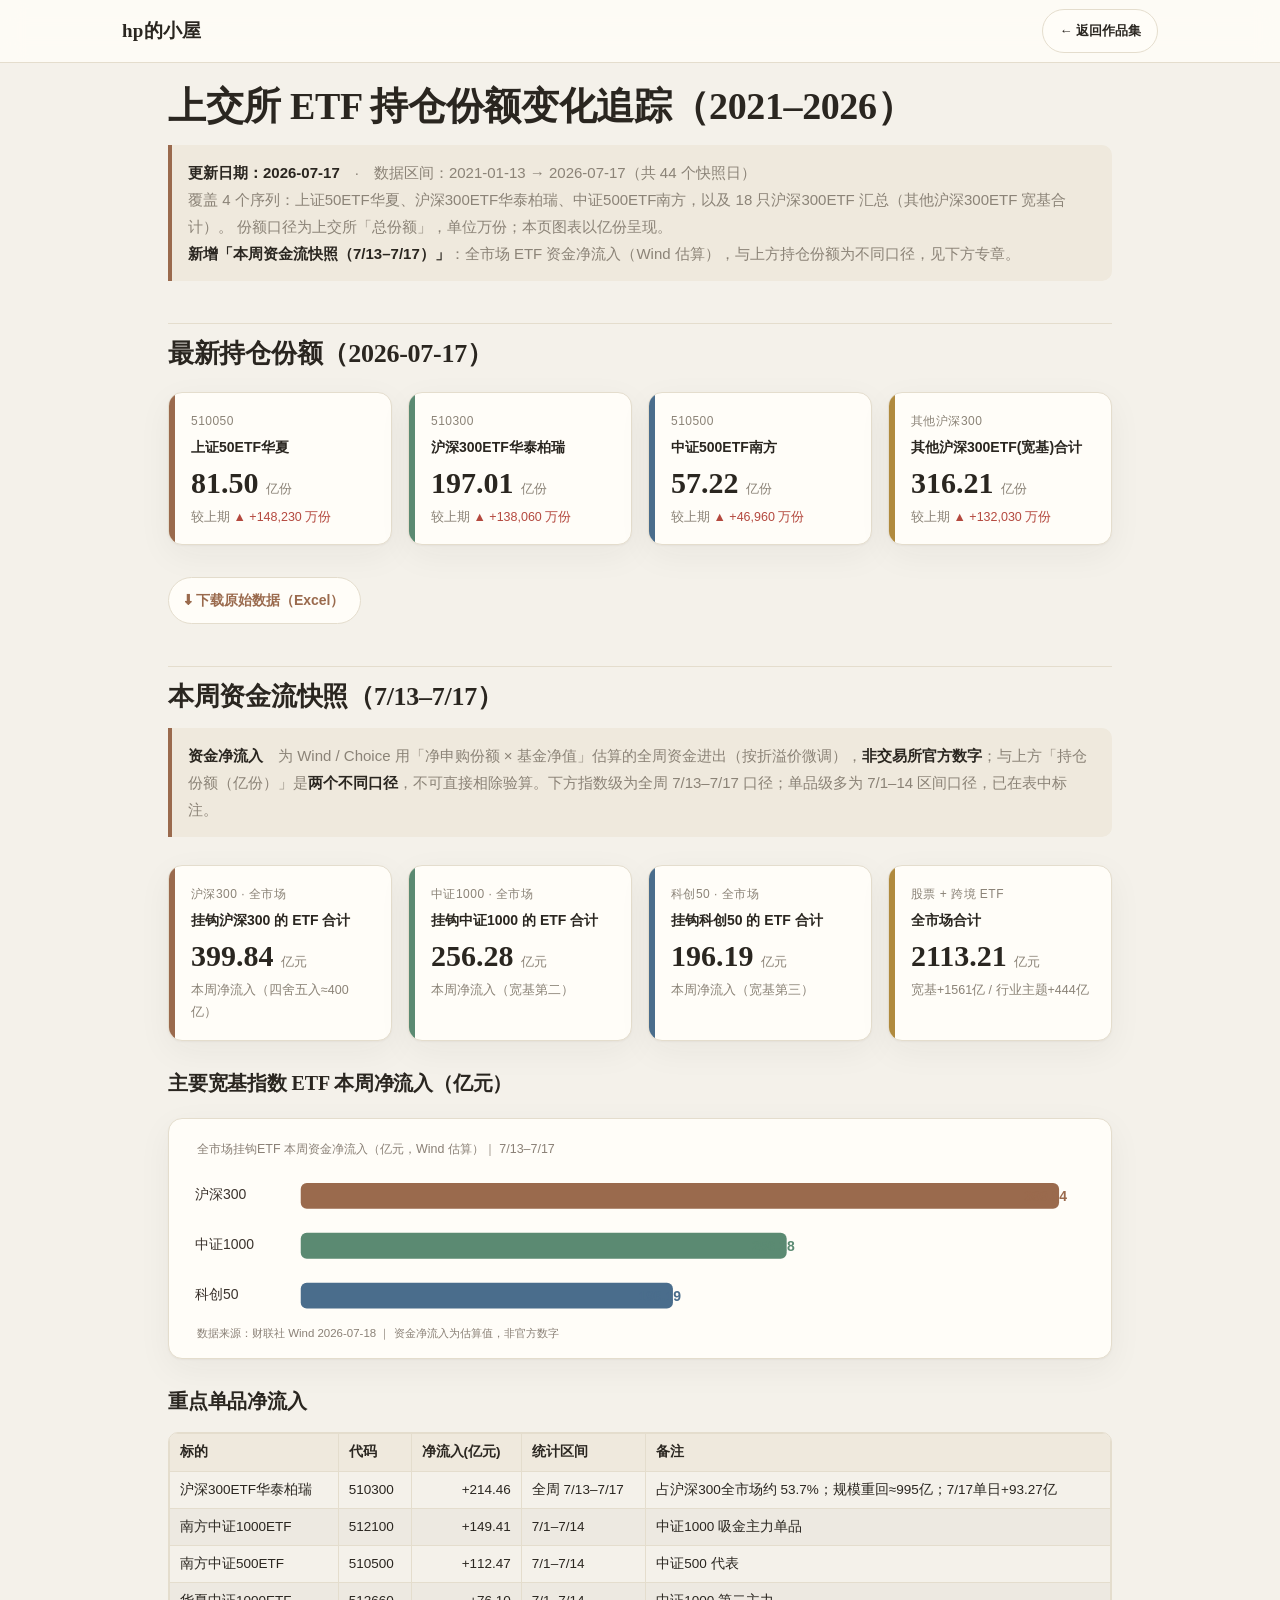
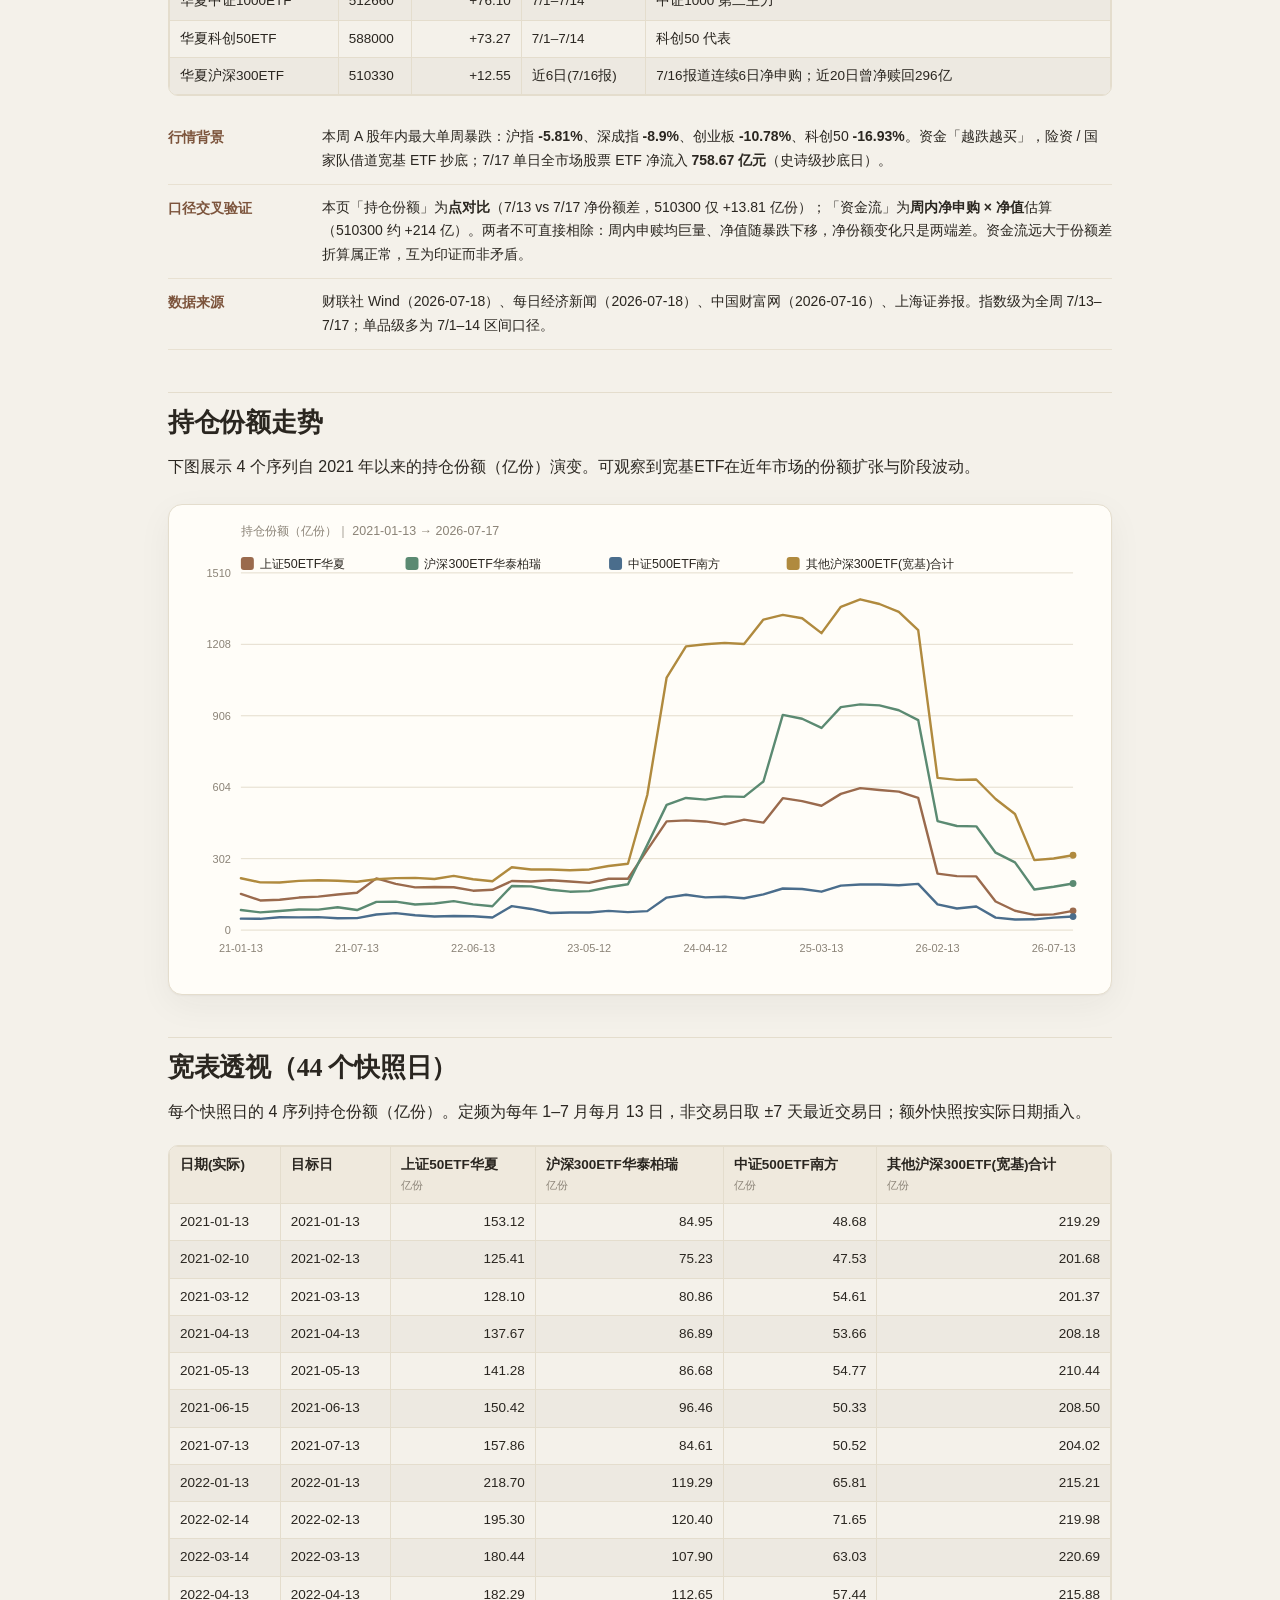
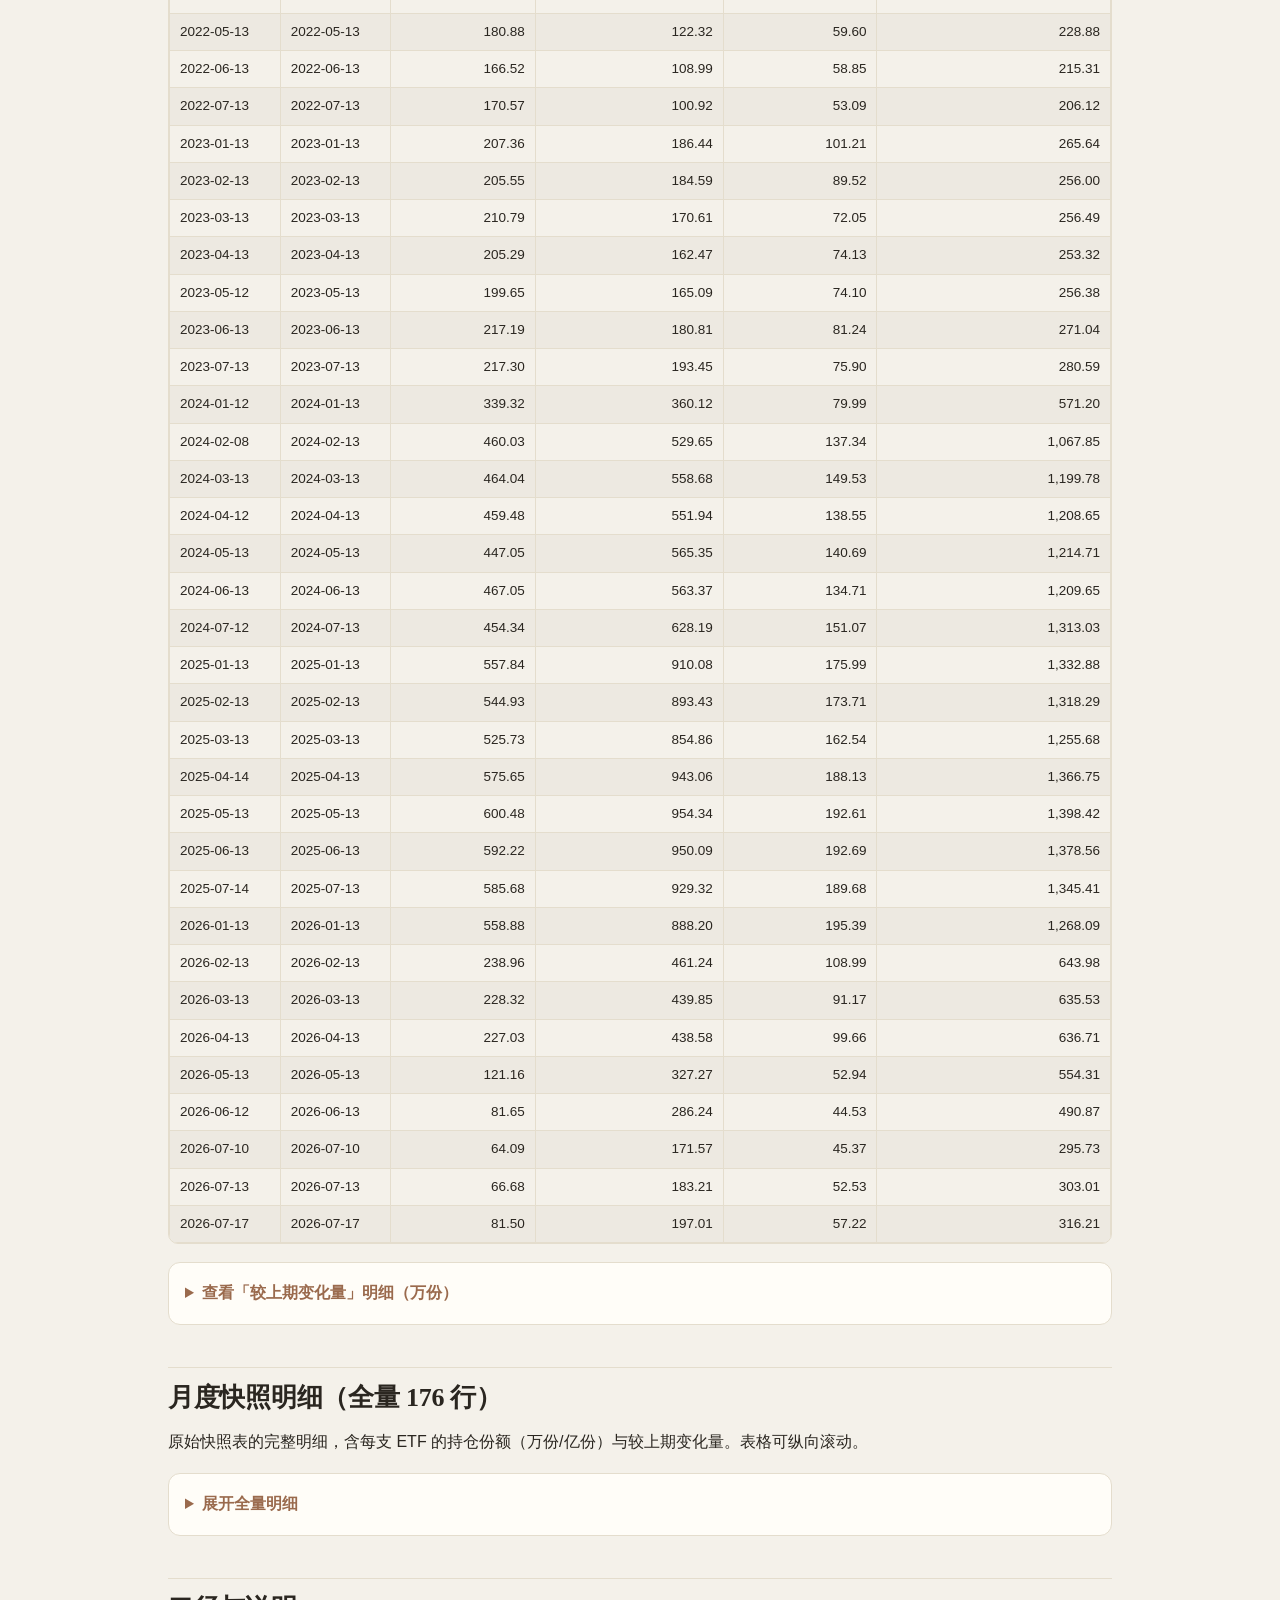
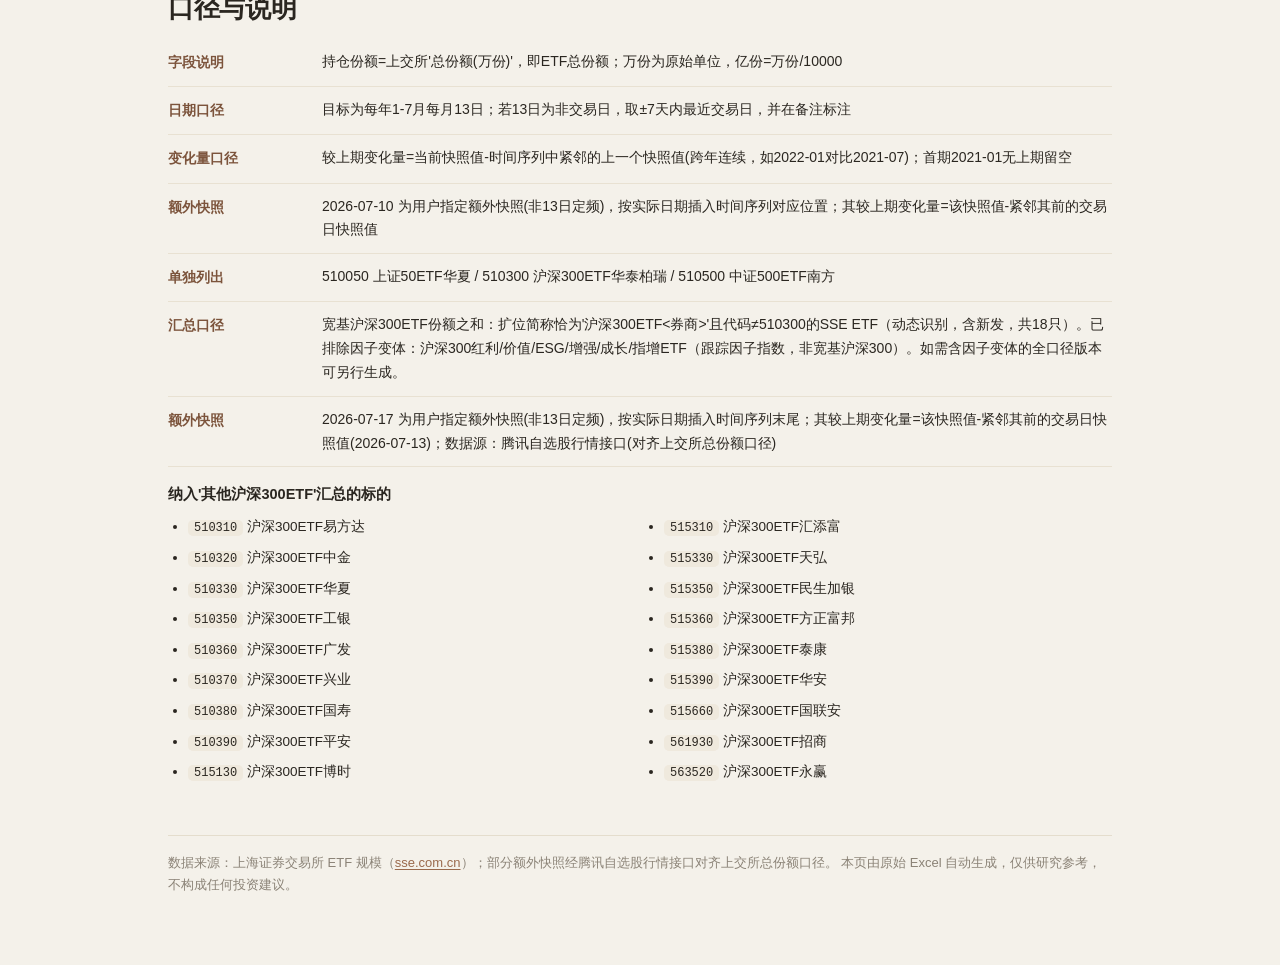
==== commit 7bb3220d: "feat: ETF 追踪页新增 7/13-7/17 全市场资金流周度快照 - articles/2026-07-18-etf-shares.html 插入「本周资金流快照」章节   (沪深300 +3" ====
--- a/articles/2026-07-18-etf-shares.html
+++ b/articles/2026-07-18-etf-shares.html
@@ -71,7 +71,8 @@
       <blockquote class="lead">
         <strong>更新日期：2026-07-17</strong>　·　数据区间：2021-01-13 → 2026-07-17（共 44 个快照日）<br />
         覆盖 4 个序列：上证50ETF华夏、沪深300ETF华泰柏瑞、中证500ETF南方，以及 18 只沪深300ETF 汇总（其他沪深300ETF 宽基合计）。
-        份额口径为上交所「总份额」，单位万份；本页图表以亿份呈现。
+        份额口径为上交所「总份额」，单位万份；本页图表以亿份呈现。<br />
+        <strong>新增「本周资金流快照（7/13–7/17）」</strong>：全市场 ETF 资金净流入（Wind 估算），与上方持仓份额为不同口径，见下方专章。
       </blockquote>
 
       <h2>最新持仓份额（2026-07-17）</h2>
@@ -105,6 +106,71 @@
         <div class="kpi-chg">较上期 <span style="color:#b4493f">▲ +132,030 万份</span></div>
       </div></div>
       <a class="dl-link" href="../assets/data/ETF持仓份额_2021-2026.xlsx" download>⬇ 下载原始数据（Excel）</a>
+
+      <h2>本周资金流快照（7/13–7/17）</h2>
+      <blockquote class="lead">
+        <strong>资金净流入</strong>　为 Wind / Choice 用「净申购份额 × 基金净值」估算的全周资金进出（按折溢价微调），<strong>非交易所官方数字</strong>；与上方「持仓份额（亿份）」是<strong>两个不同口径</strong>，不可直接相除验算。下方指数级为全周 7/13–7/17 口径；单品级多为 7/1–14 区间口径，已在表中标注。
+      </blockquote>
+
+      <div class="kpi-grid">
+      <div class="kpi-card">
+        <span class="kpi-bar" style="background:#9a6a4d"></span>
+        <div class="kpi-code">沪深300 · 全市场</div>
+        <div class="kpi-name">挂钩沪深300 的 ETF 合计</div>
+        <div class="kpi-val">399.84<span class="kpi-unit"> 亿元</span></div>
+        <div class="kpi-chg">本周净流入（四舍五入≈400亿）</div>
+      </div>
+      <div class="kpi-card">
+        <span class="kpi-bar" style="background:#5b8a72"></span>
+        <div class="kpi-code">中证1000 · 全市场</div>
+        <div class="kpi-name">挂钩中证1000 的 ETF 合计</div>
+        <div class="kpi-val">256.28<span class="kpi-unit"> 亿元</span></div>
+        <div class="kpi-chg">本周净流入（宽基第二）</div>
+      </div>
+      <div class="kpi-card">
+        <span class="kpi-bar" style="background:#4a6d8c"></span>
+        <div class="kpi-code">科创50 · 全市场</div>
+        <div class="kpi-name">挂钩科创50 的 ETF 合计</div>
+        <div class="kpi-val">196.19<span class="kpi-unit"> 亿元</span></div>
+        <div class="kpi-chg">本周净流入（宽基第三）</div>
+      </div>
+      <div class="kpi-card">
+        <span class="kpi-bar" style="background:#b08a3e"></span>
+        <div class="kpi-code">股票 + 跨境 ETF</div>
+        <div class="kpi-name">全市场合计</div>
+        <div class="kpi-val">2113.21<span class="kpi-unit"> 亿元</span></div>
+        <div class="kpi-chg">宽基+1561亿 / 行业主题+444亿</div>
+      </div></div>
+
+      <h3 style="font-size:clamp(16px,2.6vw,20px);font-weight:700;margin:30px 0 12px;">主要宽基指数 ETF 本周净流入（亿元）</h3>
+      <div class="chart-panel">
+<svg viewBox="0 0 920 220" width="100%" role="img" aria-label="本周主要宽基指数ETF资金净流入（7/13-7/17，亿元）" style="display:block">
+  <text x="16" y="20" font-size="12.5" fill="#8a8076">全市场挂钩ETF 本周资金净流入（亿元，Wind 估算）｜ 7/13–7/17</text>
+  <text x="14" y="66" font-size="14" fill="#3a322c">沪深300</text>
+  <rect x="120" y="50" width="760" height="26" rx="6" fill="#9a6a4d"/>
+  <text x="888" y="68" text-anchor="end" font-size="14" font-weight="700" fill="#9a6a4d">399.84</text>
+  <text x="14" y="116" font-size="14" fill="#3a322c">中证1000</text>
+  <rect x="120" y="100" width="487" height="26" rx="6" fill="#5b8a72"/>
+  <text x="615" y="118" text-anchor="end" font-size="14" font-weight="700" fill="#5b8a72">256.28</text>
+  <text x="14" y="166" font-size="14" fill="#3a322c">科创50</text>
+  <rect x="120" y="150" width="373" height="26" rx="6" fill="#4a6d8c"/>
+  <text x="501" y="168" text-anchor="end" font-size="14" font-weight="700" fill="#4a6d8c">196.19</text>
+  <text x="16" y="204" font-size="11.5" fill="#8a8076">数据来源：财联社 Wind 2026-07-18 ｜ 资金净流入为估算值，非官方数字</text>
+</svg></div>
+
+      <h3 style="font-size:clamp(16px,2.6vw,20px);font-weight:700;margin:30px 0 12px;">重点单品净流入</h3>
+      <div class="table-wrap"><table class="data-table"><thead><tr><th>标的</th><th>代码</th><th>净流入(亿元)</th><th>统计区间</th><th>备注</th></tr></thead><tbody>
+        <tr><td>沪深300ETF华泰柏瑞</td><td>510300</td><td class="num">+214.46</td><td>全周 7/13–7/17</td><td>占沪深300全市场约 53.7%；规模重回≈995亿；7/17单日+93.27亿</td></tr>
+        <tr><td>南方中证1000ETF</td><td>512100</td><td class="num">+149.41</td><td>7/1–7/14</td><td>中证1000 吸金主力单品</td></tr>
+        <tr><td>南方中证500ETF</td><td>510500</td><td class="num">+112.47</td><td>7/1–7/14</td><td>中证500 代表</td></tr>
+        <tr><td>华夏中证1000ETF</td><td>512660</td><td class="num">+76.10</td><td>7/1–7/14</td><td>中证1000 第二主力</td></tr>
+        <tr><td>华夏科创50ETF</td><td>588000</td><td class="num">+73.27</td><td>7/1–7/14</td><td>科创50 代表</td></tr>
+        <tr><td>华夏沪深300ETF</td><td>510330</td><td class="num">+12.55</td><td>近6日(7/16报)</td><td>7/16报道连续6日净申购；近20日曾净赎回296亿</td></tr>
+      </tbody></table></div>
+
+      <div class='note-item'><div class='note-label'>行情背景</div><div class='note-val'>本周 A 股年内最大单周暴跌：沪指 <strong>-5.81%</strong>、深成指 <strong>-8.9%</strong>、创业板 <strong>-10.78%</strong>、科创50 <strong>-16.93%</strong>。资金「越跌越买」，险资 / 国家队借道宽基 ETF 抄底；7/17 单日全市场股票 ETF 净流入 <strong>758.67 亿元</strong>（史诗级抄底日）。</div></div>
+      <div class='note-item'><div class='note-label'>口径交叉验证</div><div class='note-val'>本页「持仓份额」为<strong>点对比</strong>（7/13 vs 7/17 净份额差，510300 仅 +13.81 亿份）；「资金流」为<strong>周内净申购 × 净值</strong>估算（510300 约 +214 亿）。两者不可直接相除：周内申赎均巨量、净值随暴跌下移，净份额变化只是两端差。资金流远大于份额差折算属正常，互为印证而非矛盾。</div></div>
+      <div class='note-item'><div class='note-label'>数据来源</div><div class='note-val'>财联社 Wind（2026-07-18）、每日经济新闻（2026-07-18）、中国财富网（2026-07-16）、上海证券报。指数级为全周 7/13–7/17；单品级多为 7/1–14 区间口径。</div></div>
 
       <h2>持仓份额走势</h2>
       <p>下图展示 4 个序列自 2021 年以来的持仓份额（亿份）演变。可观察到宽基ETF在近年市场的份额扩张与阶段波动。</p>
